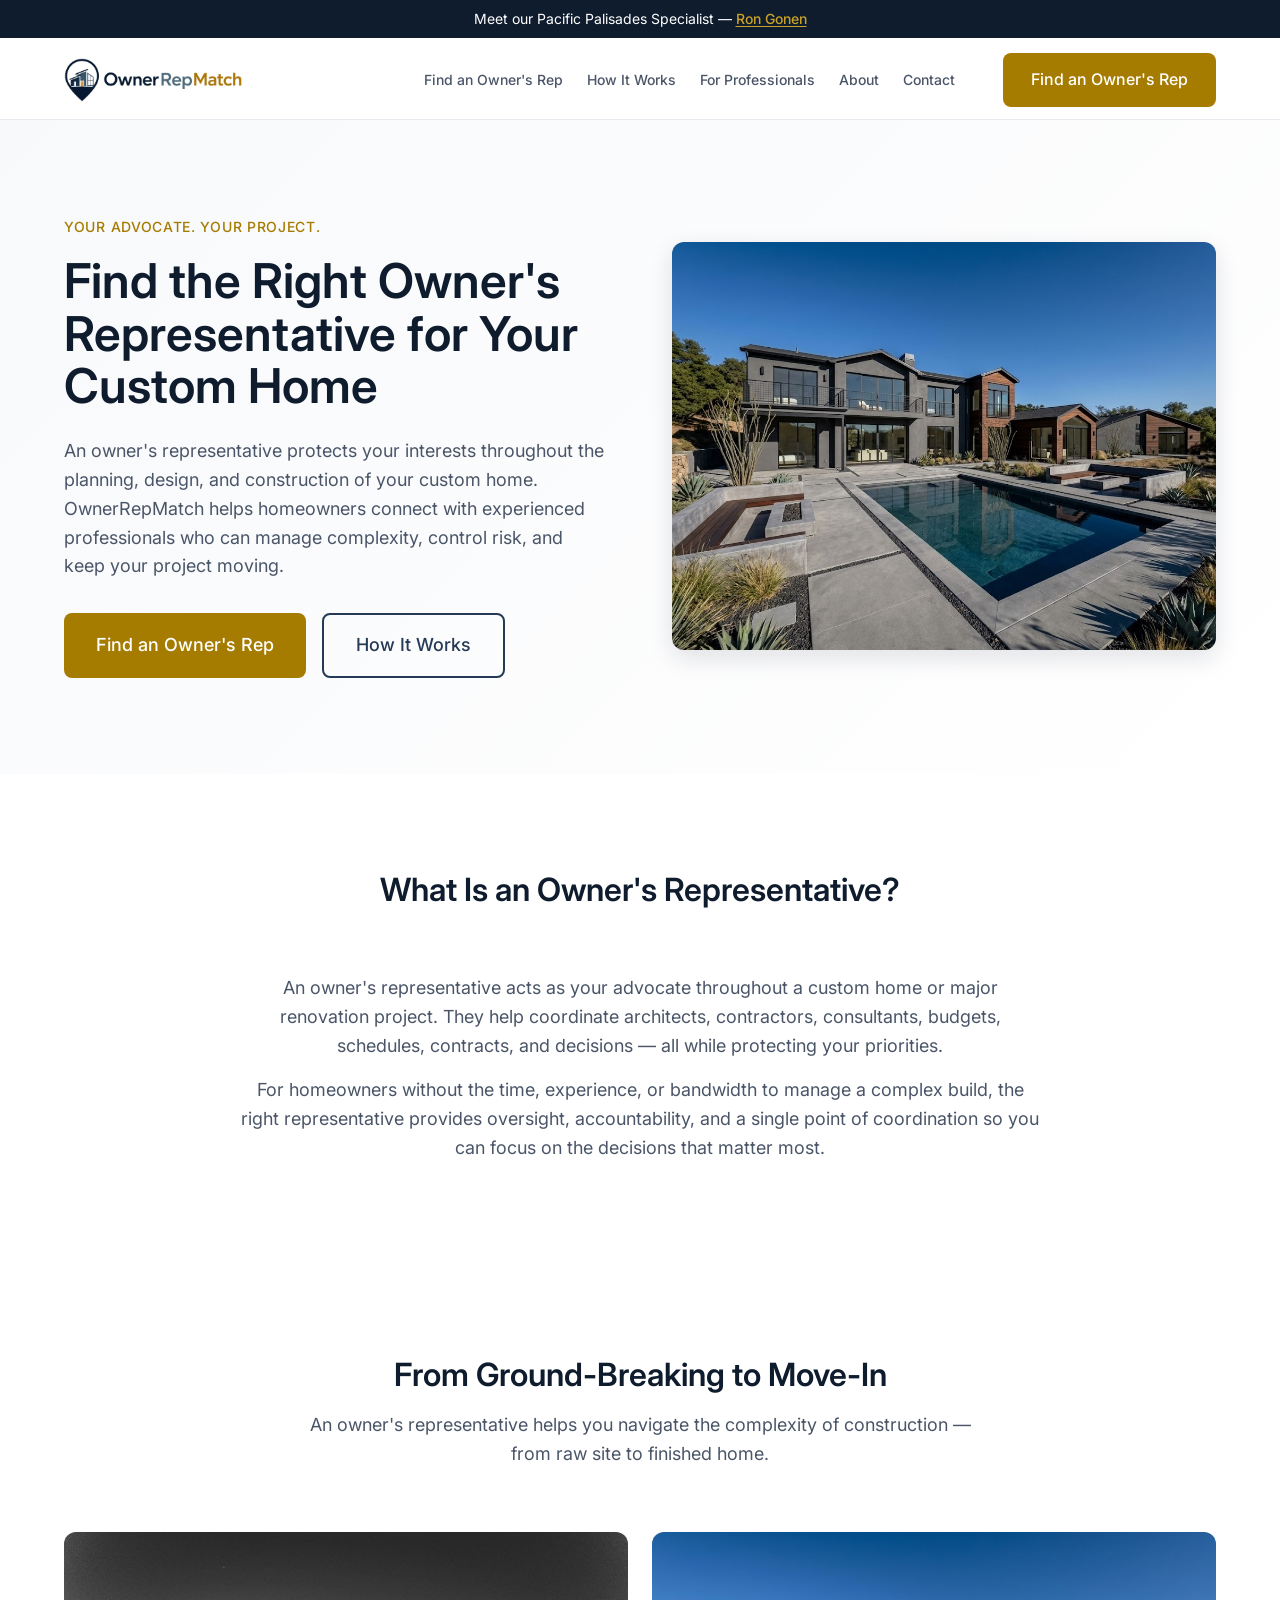
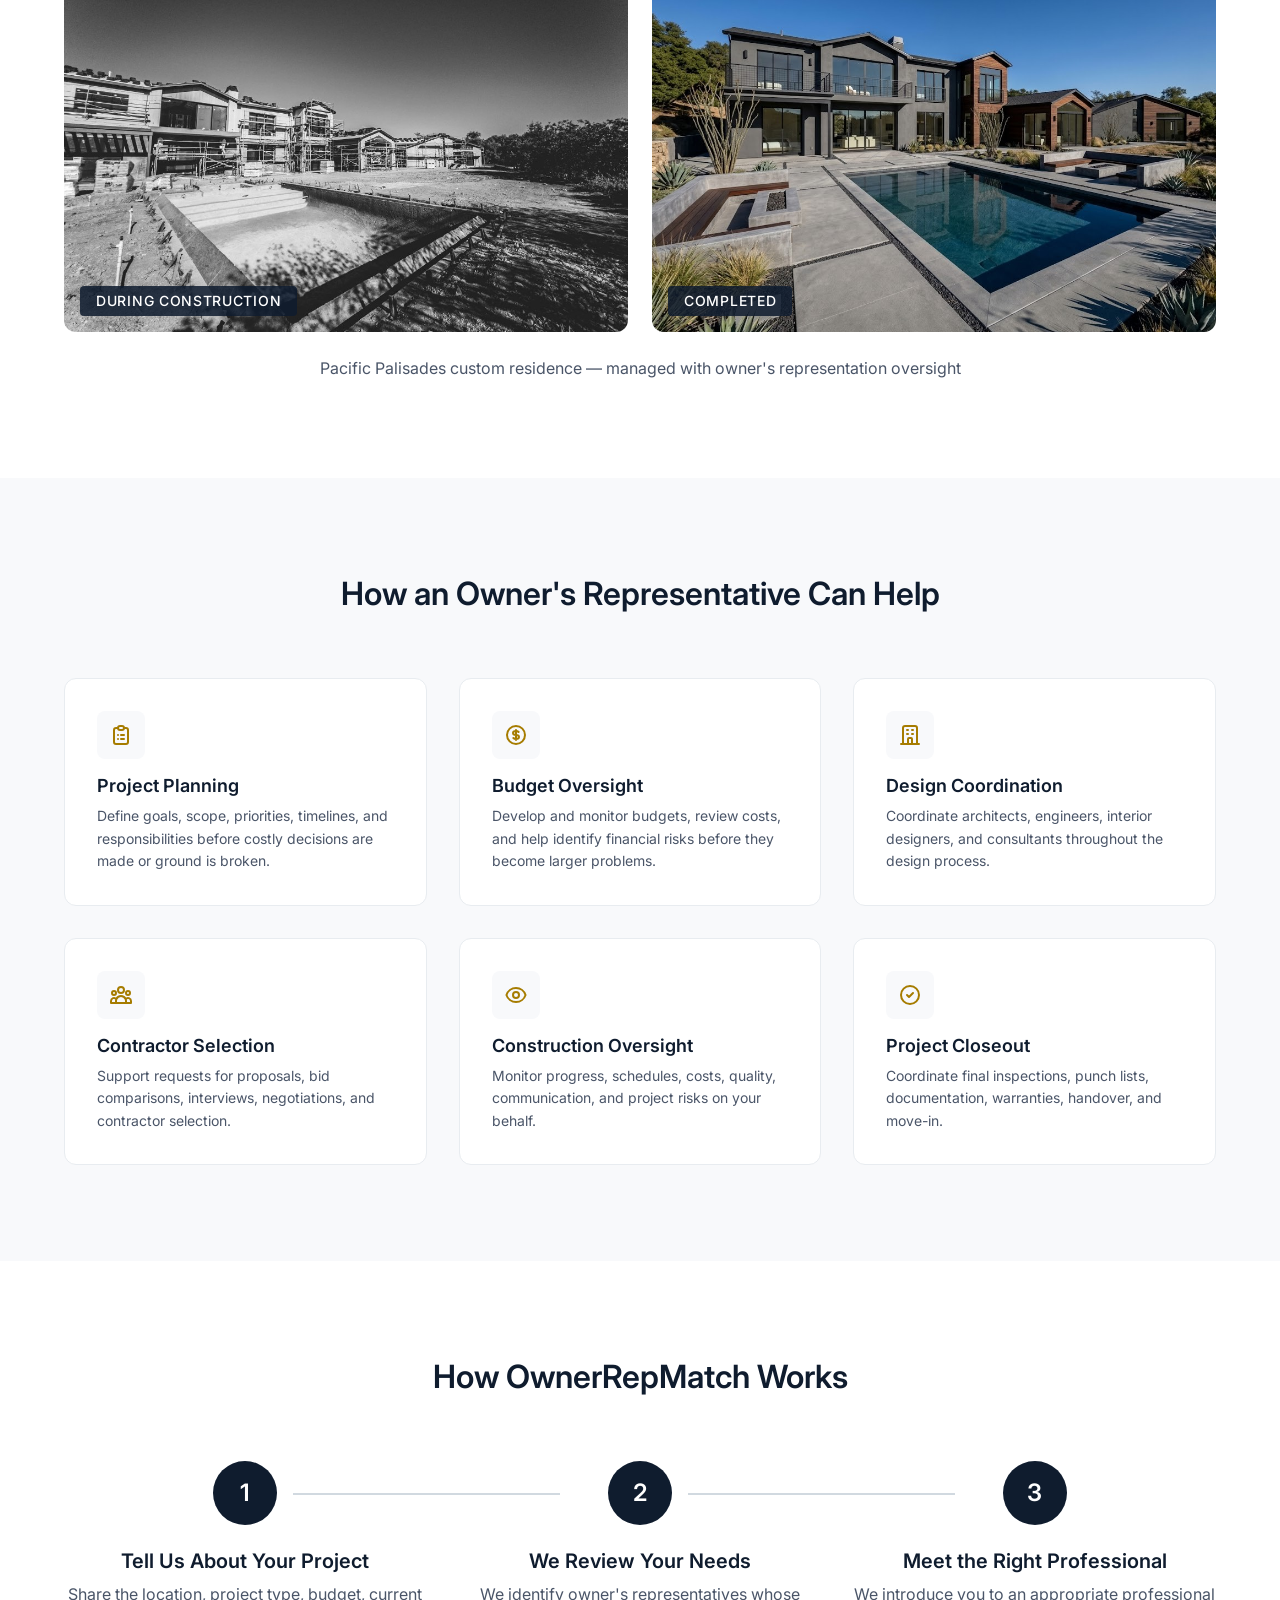
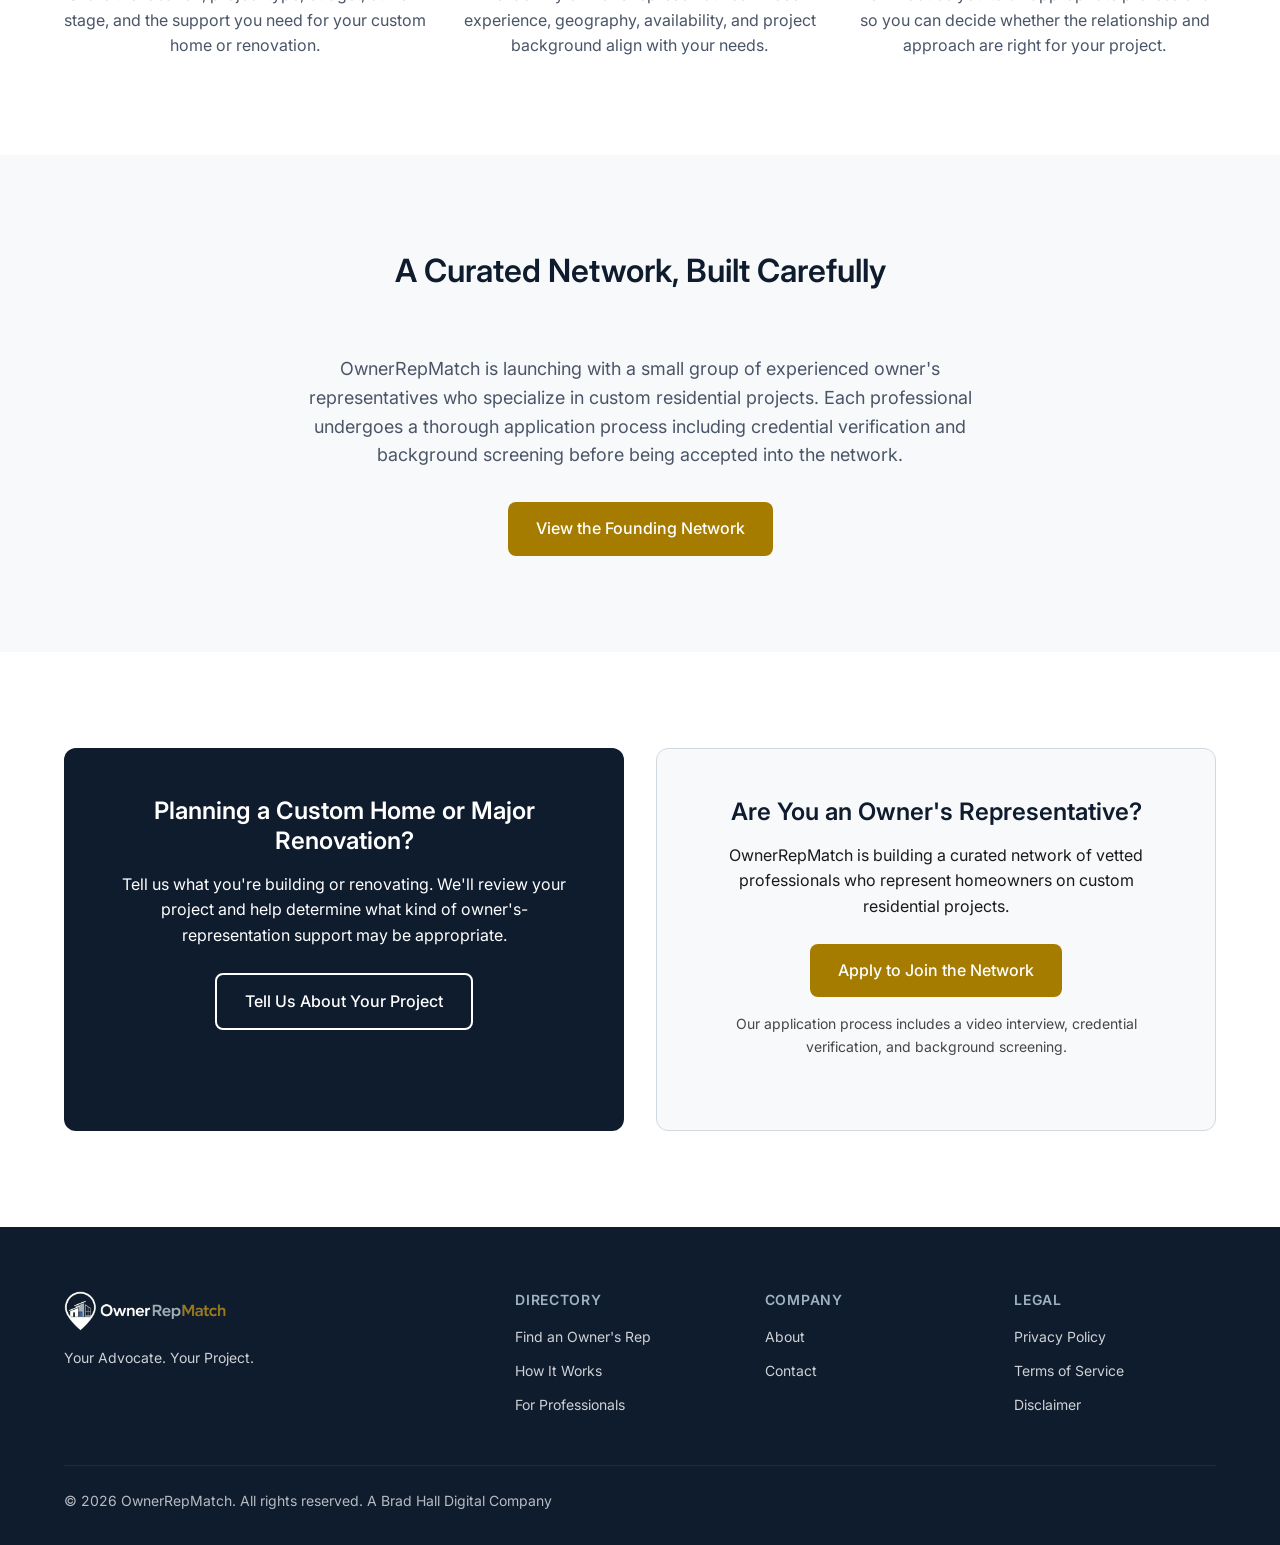
==== index.html @ 5238a00e "Fix copyright: add 'A Brad Hall Digital Company' to all pages Co-authored-by: Cursor <cursoragent@cu" ====
<!DOCTYPE html>
<html lang="en">
<head>
  <meta charset="UTF-8">
  <meta name="viewport" content="width=device-width, initial-scale=1.0">
  <title>Find an Owner's Representative for Your Custom Home | OwnerRepMatch</title>
  <meta name="description" content="Find experienced owner's representatives for custom home construction, luxury residences, and major renovations. OwnerRepMatch helps homeowners connect with professionals who protect their interests.">
  
  <!-- Canonical -->
  <link rel="canonical" href="https://ownerrepmatch.com/">
  
  <!-- Open Graph -->
  <meta property="og:type" content="website">
  <meta property="og:title" content="Find an Owner's Representative for Your Custom Home | OwnerRepMatch">
  <meta property="og:description" content="Find experienced owner's representatives for custom home construction, luxury residences, and major renovations.">
  <meta property="og:url" content="https://ownerrepmatch.com/">
  <meta property="og:image" content="https://ownerrepmatch.com/assets/images/ownerrepmatch-og-image.jpg">
  <meta property="og:site_name" content="OwnerRepMatch">
  
  <!-- Favicon -->
  <link rel="icon" type="image/png" href="/assets/images/ownerrepmatch-mark.png">
  
  <!-- Google Fonts -->
  <link rel="preconnect" href="https://fonts.googleapis.com">
  <link rel="preconnect" href="https://fonts.gstatic.com" crossorigin>
  <link href="https://fonts.googleapis.com/css2?family=Inter:wght@400;500;600;700&display=swap" rel="stylesheet">
  
  <!-- Styles -->
  <link rel="stylesheet" href="/assets/css/styles.css">

  <!-- Analytics Placeholder -->
  <!-- Google Analytics: Replace UA-XXXXXXXX-X with your tracking ID -->
  <!-- <script async src="https://www.googletagmanager.com/gtag/js?id=UA-XXXXXXXX-X"></script> -->
  
  <!-- Microsoft Clarity: Replace XXXXXXXXXX with your project ID -->
  <!-- <script type="text/javascript">(function(c,l,a,r,i,t,y){...})(window,document,"clarity","script","XXXXXXXXXX");</script> -->
</head>
<body>
  <!-- Skip Link -->
  <a href="#main" class="skip-link">Skip to main content</a>

  <!-- Announcement Banner -->
  <div class="announcement">
    <div class="announcement__inner">
      <p class="announcement__text">Meet our Pacific Palisades Specialist — <a href="/profiles/ron-gonen.html" class="announcement__link">Ron Gonen</a></p>
    </div>
  </div>

  <!-- Header -->
  <header class="header">
    <div class="container header__inner">
      <a href="/" class="header__logo" aria-label="OwnerRepMatch Home">
        <img src="/assets/images/ownerrepmatch-logo.png" alt="OwnerRepMatch" width="200" height="44">
      </a>
      
      <button class="header__menu-btn" aria-label="Toggle menu" aria-expanded="false" aria-controls="main-nav">
        <span></span>
        <span></span>
        <span></span>
      </button>
      
      <nav class="header__nav" id="main-nav" aria-label="Main navigation">
        <ul class="header__nav-list">
          <li><a href="/find-an-owners-rep.html" class="header__nav-link">Find an Owner's Rep</a></li>
          <li><a href="/how-it-works.html" class="header__nav-link">How It Works</a></li>
          <li><a href="/join-the-network.html" class="header__nav-link">For Professionals</a></li>
          <li><a href="/about.html" class="header__nav-link">About</a></li>
          <li><a href="/contact.html" class="header__nav-link">Contact</a></li>
        </ul>
        <div class="header__cta">
          <a href="/find-an-owners-rep.html" class="btn btn--primary">Find an Owner's Rep</a>
        </div>
      </nav>
    </div>
  </header>

  <!-- Main Content -->
  <main id="main">
    
    <!-- Hero Section -->
    <section class="hero">
      <div class="container">
        <div class="hero__inner">
          <div class="hero__content">
            <span class="hero__tagline">Your Advocate. Your Project.</span>
            <h1 class="hero__title">Find the Right Owner's Representative for Your Custom Home</h1>
            <p class="hero__description">An owner's representative protects your interests throughout the planning, design, and construction of your custom home. OwnerRepMatch helps homeowners connect with experienced professionals who can manage complexity, control risk, and keep your project moving.</p>
            <div class="hero__buttons">
              <a href="/find-an-owners-rep.html" class="btn btn--primary btn--lg">Find an Owner's Rep</a>
              <a href="/how-it-works.html" class="btn btn--secondary btn--lg">How It Works</a>
            </div>
          </div>
          <div class="hero__image">
            <img src="/assets/images/hero-owner-rep.jpg" alt="Homeowner reviewing architectural plans with their owner's representative" width="600" height="400">
          </div>
        </div>
      </div>
    </section>

    <!-- What Is an Owner's Representative -->
    <section class="section what-is">
      <div class="container">
        <div class="section__header">
          <h2>What Is an Owner's Representative?</h2>
        </div>
        <div class="what-is__content">
          <p>An owner's representative acts as your advocate throughout a custom home or major renovation project. They help coordinate architects, contractors, consultants, budgets, schedules, contracts, and decisions — all while protecting your priorities.</p>
          <p>For homeowners without the time, experience, or bandwidth to manage a complex build, the right representative provides oversight, accountability, and a single point of coordination so you can focus on the decisions that matter most.</p>
        </div>
      </div>
    </section>

    <!-- Before/After Section -->
    <section class="section before-after">
      <div class="container">
        <div class="section__header">
          <h2>From Ground-Breaking to Move-In</h2>
          <p>An owner's representative helps you navigate the complexity of construction — from raw site to finished home.</p>
        </div>
        <div class="before-after__grid">
          <div class="before-after__item">
            <img src="/assets/images/project-before.jpg" alt="Custom home under construction with scaffolding and pool excavation" loading="lazy">
            <span class="before-after__label">During Construction</span>
          </div>
          <div class="before-after__item">
            <img src="/assets/images/project-after.jpg" alt="Completed custom home with finished pool and landscaping" loading="lazy">
            <span class="before-after__label">Completed</span>
          </div>
        </div>
        <p class="before-after__caption">Pacific Palisades custom residence — managed with owner's representation oversight</p>
      </div>
    </section>

    <!-- Services Section -->
    <section class="section section--alt">
      <div class="container">
        <div class="section__header">
          <h2>How an Owner's Representative Can Help</h2>
        </div>
        <div class="services-grid">
          
          <article class="service-card">
            <div class="service-card__icon">
              <svg xmlns="http://www.w3.org/2000/svg" fill="none" viewBox="0 0 24 24" stroke="currentColor" stroke-width="2">
                <path stroke-linecap="round" stroke-linejoin="round" d="M9 5H7a2 2 0 00-2 2v12a2 2 0 002 2h10a2 2 0 002-2V7a2 2 0 00-2-2h-2M9 5a2 2 0 002 2h2a2 2 0 002-2M9 5a2 2 0 012-2h2a2 2 0 012 2m-3 7h3m-3 4h3m-6-4h.01M9 16h.01"/>
              </svg>
            </div>
            <h3 class="service-card__title">Project Planning</h3>
            <p class="service-card__description">Define goals, scope, priorities, timelines, and responsibilities before costly decisions are made or ground is broken.</p>
          </article>

          <article class="service-card">
            <div class="service-card__icon">
              <svg xmlns="http://www.w3.org/2000/svg" fill="none" viewBox="0 0 24 24" stroke="currentColor" stroke-width="2">
                <path stroke-linecap="round" stroke-linejoin="round" d="M12 8c-1.657 0-3 .895-3 2s1.343 2 3 2 3 .895 3 2-1.343 2-3 2m0-8c1.11 0 2.08.402 2.599 1M12 8V7m0 1v8m0 0v1m0-1c-1.11 0-2.08-.402-2.599-1M21 12a9 9 0 11-18 0 9 9 0 0118 0z"/>
              </svg>
            </div>
            <h3 class="service-card__title">Budget Oversight</h3>
            <p class="service-card__description">Develop and monitor budgets, review costs, and help identify financial risks before they become larger problems.</p>
          </article>

          <article class="service-card">
            <div class="service-card__icon">
              <svg xmlns="http://www.w3.org/2000/svg" fill="none" viewBox="0 0 24 24" stroke="currentColor" stroke-width="2">
                <path stroke-linecap="round" stroke-linejoin="round" d="M19 21V5a2 2 0 00-2-2H7a2 2 0 00-2 2v16m14 0h2m-2 0h-5m-9 0H3m2 0h5M9 7h1m-1 4h1m4-4h1m-1 4h1m-5 10v-5a1 1 0 011-1h2a1 1 0 011 1v5m-4 0h4"/>
              </svg>
            </div>
            <h3 class="service-card__title">Design Coordination</h3>
            <p class="service-card__description">Coordinate architects, engineers, interior designers, and consultants throughout the design process.</p>
          </article>

          <article class="service-card">
            <div class="service-card__icon">
              <svg xmlns="http://www.w3.org/2000/svg" fill="none" viewBox="0 0 24 24" stroke="currentColor" stroke-width="2">
                <path stroke-linecap="round" stroke-linejoin="round" d="M17 20h5v-2a3 3 0 00-5.356-1.857M17 20H7m10 0v-2c0-.656-.126-1.283-.356-1.857M7 20H2v-2a3 3 0 015.356-1.857M7 20v-2c0-.656.126-1.283.356-1.857m0 0a5.002 5.002 0 019.288 0M15 7a3 3 0 11-6 0 3 3 0 016 0zm6 3a2 2 0 11-4 0 2 2 0 014 0zM7 10a2 2 0 11-4 0 2 2 0 014 0z"/>
              </svg>
            </div>
            <h3 class="service-card__title">Contractor Selection</h3>
            <p class="service-card__description">Support requests for proposals, bid comparisons, interviews, negotiations, and contractor selection.</p>
          </article>

          <article class="service-card">
            <div class="service-card__icon">
              <svg xmlns="http://www.w3.org/2000/svg" fill="none" viewBox="0 0 24 24" stroke="currentColor" stroke-width="2">
                <path stroke-linecap="round" stroke-linejoin="round" d="M15 12a3 3 0 11-6 0 3 3 0 016 0z"/>
                <path stroke-linecap="round" stroke-linejoin="round" d="M2.458 12C3.732 7.943 7.523 5 12 5c4.478 0 8.268 2.943 9.542 7-1.274 4.057-5.064 7-9.542 7-4.477 0-8.268-2.943-9.542-7z"/>
              </svg>
            </div>
            <h3 class="service-card__title">Construction Oversight</h3>
            <p class="service-card__description">Monitor progress, schedules, costs, quality, communication, and project risks on your behalf.</p>
          </article>

          <article class="service-card">
            <div class="service-card__icon">
              <svg xmlns="http://www.w3.org/2000/svg" fill="none" viewBox="0 0 24 24" stroke="currentColor" stroke-width="2">
                <path stroke-linecap="round" stroke-linejoin="round" d="M9 12l2 2 4-4m6 2a9 9 0 11-18 0 9 9 0 0118 0z"/>
              </svg>
            </div>
            <h3 class="service-card__title">Project Closeout</h3>
            <p class="service-card__description">Coordinate final inspections, punch lists, documentation, warranties, handover, and move-in.</p>
          </article>

        </div>
      </div>
    </section>

    <!-- How It Works -->
    <section class="section">
      <div class="container">
        <div class="section__header">
          <h2>How OwnerRepMatch Works</h2>
        </div>
        <div class="steps">
          
          <div class="step">
            <div class="step__number">1</div>
            <h3 class="step__title">Tell Us About Your Project</h3>
            <p class="step__description">Share the location, project type, budget, current stage, and the support you need for your custom home or renovation.</p>
          </div>

          <div class="step">
            <div class="step__number">2</div>
            <h3 class="step__title">We Review Your Needs</h3>
            <p class="step__description">We identify owner's representatives whose experience, geography, availability, and project background align with your needs.</p>
          </div>

          <div class="step">
            <div class="step__number">3</div>
            <h3 class="step__title">Meet the Right Professional</h3>
            <p class="step__description">We introduce you to an appropriate professional so you can decide whether the relationship and approach are right for your project.</p>
          </div>

        </div>
      </div>
    </section>

    <!-- Founding Network -->
    <section class="section founding">
      <div class="container">
        <div class="section__header">
          <h2>A Curated Network, Built Carefully</h2>
        </div>
        <div class="founding__content">
          <p>OwnerRepMatch is launching with a small group of experienced owner's representatives who specialize in custom residential projects. Each professional undergoes a thorough application process including credential verification and background screening before being accepted into the network.</p>
          <a href="/find-an-owners-rep.html" class="btn btn--primary">View the Founding Network</a>
        </div>
      </div>
    </section>

    <!-- Dual CTAs -->
    <section class="section">
      <div class="container">
        <div class="cta-dual">
          
          <div class="cta-card cta-card--owner">
            <h3>Planning a Custom Home or Major Renovation?</h3>
            <p>Tell us what you're building or renovating. We'll review your project and help determine what kind of owner's-representation support may be appropriate.</p>
            <a href="/contact.html#project-inquiry" class="btn btn--outline-light">Tell Us About Your Project</a>
          </div>

          <div class="cta-card cta-card--rep">
            <h3>Are You an Owner's Representative?</h3>
            <p>OwnerRepMatch is building a curated network of vetted professionals who represent homeowners on custom residential projects.</p>
            <a href="mailto:brad@bradhall.net?subject=OwnerRepMatch%20Interview%20Request" target="_blank" rel="noopener noreferrer" class="btn btn--primary">Apply to Join the Network</a>
            <p class="cta-card__note">Our application process includes a video interview, credential verification, and background screening.</p>
          </div>

        </div>
      </div>
    </section>

  </main>

  <!-- Footer -->
  <footer class="footer">
    <div class="container">
      <div class="footer__inner">
        
        <div class="footer__brand">
          <div class="footer__logo"><img src="/assets/images/ownerrepmatch-logo-inverse.png" alt="OwnerRepMatch"></div>
          <p class="footer__tagline">Your Advocate. Your Project.</p>
        </div>

        <div class="footer__column">
          <h4 class="footer__heading">Directory</h4>
          <ul class="footer__links">
            <li><a href="/find-an-owners-rep.html" class="footer__link">Find an Owner's Rep</a></li>
            <li><a href="/how-it-works.html" class="footer__link">How It Works</a></li>
            <li><a href="/join-the-network.html" class="footer__link">For Professionals</a></li>
          </ul>
        </div>

        <div class="footer__column">
          <h4 class="footer__heading">Company</h4>
          <ul class="footer__links">
            <li><a href="/about.html" class="footer__link">About</a></li>
            <li><a href="/contact.html" class="footer__link">Contact</a></li>
          </ul>
        </div>

        <div class="footer__column">
          <h4 class="footer__heading">Legal</h4>
          <ul class="footer__links">
            <li><a href="/privacy.html" class="footer__link">Privacy Policy</a></li>
            <li><a href="/terms.html" class="footer__link">Terms of Service</a></li>
            <li><a href="/disclaimer.html" class="footer__link">Disclaimer</a></li>
          </ul>
        </div>

      </div>

      <div class="footer__bottom">
        <p>&copy; 2026 OwnerRepMatch. All rights reserved. A Brad Hall Digital Company</p>
      </div>
    </div>
  </footer>

  <!-- Scripts -->
  <script src="/assets/js/site.js"></script>
</body>
</html>
---- assets/css/styles.css ----
/* ========================================
   OwnerRepMatch - Main Stylesheet
   ======================================== */

/* ----------------------------------------
   CSS Custom Properties (Design Tokens)
   ---------------------------------------- */
:root {
  /* Primary - Deep Navy */
  --navy-900: #0f1c2e;
  --navy-800: #1a2b42;
  --navy-700: #243a56;

  /* Neutral - Slate */
  --slate-700: #3d4f5f;
  --slate-500: #627d8c;
  --slate-300: #9fb3bf;
  --slate-100: #e2e8ed;

  /* Accent - Warm Bronze */
  --bronze-600: #8b6914;
  --bronze-500: #a67c00;
  --bronze-400: #c9a227;

  /* Backgrounds */
  --bg-light: #f8f9fb;
  --bg-white: #ffffff;

  /* Text */
  --text-primary: #1a1a1a;
  --text-secondary: #4a5568;
  --text-light: #ffffff;

  /* Functional */
  --border: #d1d9e0;
  --border-light: #e8ecf0;
  --success: #1e6f50;
  --error: #b91c1c;

  /* Shadows */
  --shadow-sm: 0 1px 2px rgba(15, 28, 46, 0.05);
  --shadow-md: 0 4px 12px rgba(15, 28, 46, 0.08);
  --shadow-lg: 0 8px 24px rgba(15, 28, 46, 0.12);

  /* Spacing */
  --space-xs: 0.25rem;
  --space-sm: 0.5rem;
  --space-md: 1rem;
  --space-lg: 1.5rem;
  --space-xl: 2rem;
  --space-2xl: 3rem;
  --space-3xl: 4rem;
  --space-4xl: 6rem;

  /* Typography */
  --font-sans: 'Inter', -apple-system, BlinkMacSystemFont, 'Segoe UI', Roboto, sans-serif;
  --font-size-sm: 0.875rem;
  --font-size-base: 1rem;
  --font-size-lg: 1.125rem;
  --font-size-xl: 1.25rem;
  --font-size-2xl: 1.5rem;
  --font-size-3xl: 2rem;
  --font-size-4xl: 2.5rem;
  --font-size-5xl: 3rem;

  /* Layout */
  --max-width: 1200px;
  --header-height: 80px;

  /* Transitions */
  --transition-fast: 150ms ease;
  --transition-base: 250ms ease;

  /* Border Radius */
  --radius-sm: 4px;
  --radius-md: 8px;
  --radius-lg: 12px;
}

/* ----------------------------------------
   Reset & Base Styles
   ---------------------------------------- */
*,
*::before,
*::after {
  box-sizing: border-box;
  margin: 0;
  padding: 0;
}

html {
  font-size: 16px;
  scroll-behavior: smooth;
  -webkit-font-smoothing: antialiased;
  -moz-osx-font-smoothing: grayscale;
}

body {
  font-family: var(--font-sans);
  font-size: var(--font-size-base);
  line-height: 1.6;
  color: var(--text-primary);
  background-color: var(--bg-white);
}

img {
  max-width: 100%;
  height: auto;
  display: block;
}

a {
  color: var(--navy-700);
  text-decoration: none;
  transition: color var(--transition-fast);
}

a:hover {
  color: var(--bronze-500);
}

ul, ol {
  list-style: none;
}

button {
  font-family: inherit;
  font-size: inherit;
  cursor: pointer;
  border: none;
  background: none;
}

/* ----------------------------------------
   Typography
   ---------------------------------------- */
h1, h2, h3, h4, h5, h6 {
  font-weight: 600;
  line-height: 1.25;
  color: var(--navy-900);
}

h1 {
  font-size: var(--font-size-4xl);
}

h2 {
  font-size: var(--font-size-3xl);
}

h3 {
  font-size: var(--font-size-2xl);
}

h4 {
  font-size: var(--font-size-xl);
}

p {
  margin-bottom: var(--space-md);
}

p:last-child {
  margin-bottom: 0;
}

.text-secondary {
  color: var(--text-secondary);
}

.text-center {
  text-align: center;
}

/* ----------------------------------------
   Layout Utilities
   ---------------------------------------- */
.container {
  width: 100%;
  max-width: var(--max-width);
  margin: 0 auto;
  padding: 0 var(--space-lg);
}

.section {
  padding: var(--space-4xl) 0;
}

.section--alt {
  background-color: var(--bg-light);
}

.section--navy {
  background-color: var(--navy-900);
  color: var(--text-light);
}

.section--navy h2,
.section--navy h3,
.section--navy h4 {
  color: var(--text-light);
}

/* ----------------------------------------
   Buttons
   ---------------------------------------- */
.btn {
  display: inline-flex;
  align-items: center;
  justify-content: center;
  gap: var(--space-sm);
  padding: 0.875rem 1.75rem;
  font-size: var(--font-size-base);
  font-weight: 500;
  border-radius: var(--radius-md);
  transition: all var(--transition-fast);
  text-decoration: none;
  white-space: nowrap;
}

.btn--primary {
  background-color: var(--bronze-500);
  color: var(--text-light);
}

.btn--primary:hover {
  background-color: var(--bronze-600);
  color: var(--text-light);
}

.btn--secondary {
  background-color: transparent;
  color: var(--navy-700);
  border: 2px solid var(--navy-700);
}

.btn--secondary:hover {
  background-color: var(--navy-700);
  color: var(--text-light);
}

.btn--outline-light {
  background-color: transparent;
  color: var(--text-light);
  border: 2px solid var(--text-light);
}

.btn--outline-light:hover {
  background-color: var(--text-light);
  color: var(--navy-900);
}

.btn--sm {
  padding: 0.625rem 1.25rem;
  font-size: var(--font-size-sm);
}

.btn--lg {
  padding: 1rem 2rem;
  font-size: var(--font-size-lg);
}

/* ----------------------------------------
   Header
   ---------------------------------------- */
.header {
  position: sticky;
  top: 40px;
  z-index: 1000;
  background-color: var(--bg-white);
  border-bottom: 1px solid var(--border-light);
  height: var(--header-height);
}

@media (max-width: 480px) {
  .header {
    top: 50px;
  }
}

.header__inner {
  display: flex;
  align-items: center;
  justify-content: space-between;
  height: 100%;
}

.header__logo {
  display: flex;
  align-items: center;
}

.header__logo img {
  height: 44px;
  width: auto;
}

.header__nav {
  display: flex;
  align-items: center;
  gap: var(--space-xl);
}

.header__nav-list {
  display: flex;
  align-items: center;
  gap: var(--space-lg);
}

.header__nav-link {
  font-size: var(--font-size-sm);
  font-weight: 500;
  color: var(--text-secondary);
  padding: var(--space-sm) 0;
  position: relative;
}

.header__nav-link:hover {
  color: var(--navy-900);
}

.header__nav-link::after {
  content: '';
  position: absolute;
  bottom: 0;
  left: 0;
  width: 0;
  height: 2px;
  background-color: var(--bronze-500);
  transition: width var(--transition-fast);
}

.header__nav-link:hover::after {
  width: 100%;
}

.header__cta {
  margin-left: var(--space-md);
}

/* Mobile menu button */
.header__menu-btn {
  display: none;
  flex-direction: column;
  justify-content: center;
  gap: 5px;
  width: 32px;
  height: 32px;
  padding: 4px;
}

.header__menu-btn span {
  display: block;
  width: 100%;
  height: 2px;
  background-color: var(--navy-900);
  transition: all var(--transition-fast);
}

.header__menu-btn[aria-expanded="true"] span:nth-child(1) {
  transform: rotate(45deg) translate(5px, 5px);
}

.header__menu-btn[aria-expanded="true"] span:nth-child(2) {
  opacity: 0;
}

.header__menu-btn[aria-expanded="true"] span:nth-child(3) {
  transform: rotate(-45deg) translate(5px, -5px);
}

/* ----------------------------------------
   Hero Section
   ---------------------------------------- */
.hero {
  padding: var(--space-4xl) 0;
  background: linear-gradient(135deg, var(--bg-light) 0%, var(--bg-white) 100%);
}

.hero__inner {
  display: grid;
  grid-template-columns: 1fr 1fr;
  gap: var(--space-3xl);
  align-items: center;
}

.hero__content {
  max-width: 560px;
}

.hero__tagline {
  display: inline-block;
  font-size: var(--font-size-sm);
  font-weight: 500;
  color: var(--bronze-500);
  text-transform: uppercase;
  letter-spacing: 0.05em;
  margin-bottom: var(--space-md);
}

.hero__title {
  font-size: var(--font-size-5xl);
  line-height: 1.1;
  margin-bottom: var(--space-lg);
}

.hero__description {
  font-size: var(--font-size-lg);
  color: var(--text-secondary);
  margin-bottom: var(--space-xl);
}

.hero__buttons {
  display: flex;
  gap: var(--space-md);
  flex-wrap: wrap;
}

.hero__image {
  position: relative;
}

.hero__image img {
  width: 100%;
  border-radius: var(--radius-lg);
  box-shadow: var(--shadow-lg);
}

/* ----------------------------------------
   Section Headers
   ---------------------------------------- */
.section__header {
  text-align: center;
  max-width: 700px;
  margin: 0 auto var(--space-3xl);
}

.section__header h2 {
  margin-bottom: var(--space-md);
}

.section__header p {
  font-size: var(--font-size-lg);
  color: var(--text-secondary);
}

/* ----------------------------------------
   What Is Section
   ---------------------------------------- */
.what-is {
  background-color: var(--bg-white);
}

.what-is__content {
  max-width: 800px;
  margin: 0 auto;
  text-align: center;
}

.what-is__content p {
  font-size: var(--font-size-lg);
  color: var(--text-secondary);
}

/* ----------------------------------------
   Services Grid
   ---------------------------------------- */
.services-grid {
  display: grid;
  grid-template-columns: repeat(3, 1fr);
  gap: var(--space-xl);
}

.service-card {
  background-color: var(--bg-white);
  padding: var(--space-xl);
  border-radius: var(--radius-lg);
  border: 1px solid var(--border-light);
  transition: all var(--transition-base);
}

.service-card:hover {
  box-shadow: var(--shadow-md);
  border-color: var(--border);
}

.service-card__icon {
  width: 48px;
  height: 48px;
  display: flex;
  align-items: center;
  justify-content: center;
  background-color: var(--bg-light);
  border-radius: var(--radius-md);
  margin-bottom: var(--space-md);
  color: var(--bronze-500);
}

.service-card__icon svg {
  width: 24px;
  height: 24px;
}

.service-card__title {
  font-size: var(--font-size-lg);
  margin-bottom: var(--space-sm);
}

.service-card__description {
  font-size: var(--font-size-sm);
  color: var(--text-secondary);
}

/* ----------------------------------------
   How It Works
   ---------------------------------------- */
.steps {
  display: grid;
  grid-template-columns: repeat(3, 1fr);
  gap: var(--space-xl);
}

.step {
  text-align: center;
  position: relative;
}

.step__number {
  width: 64px;
  height: 64px;
  display: flex;
  align-items: center;
  justify-content: center;
  background-color: var(--navy-900);
  color: var(--text-light);
  font-size: var(--font-size-2xl);
  font-weight: 600;
  border-radius: 50%;
  margin: 0 auto var(--space-lg);
}

.step__title {
  font-size: var(--font-size-xl);
  margin-bottom: var(--space-sm);
}

.step__description {
  font-size: var(--font-size-base);
  color: var(--text-secondary);
}

/* Connector line between steps */
.step:not(:last-child)::after {
  content: '';
  position: absolute;
  top: 32px;
  left: calc(50% + 48px);
  width: calc(100% - 96px);
  height: 2px;
  background-color: var(--border);
}

/* ----------------------------------------
   Founding Network Section
   ---------------------------------------- */
.founding {
  background-color: var(--bg-light);
}

.founding__content {
  max-width: 700px;
  margin: 0 auto;
  text-align: center;
}

.founding__content p {
  font-size: var(--font-size-lg);
  color: var(--text-secondary);
  margin-bottom: var(--space-xl);
}

/* ----------------------------------------
   CTA Sections
   ---------------------------------------- */
.cta-section {
  padding: var(--space-3xl) 0;
}

.cta-box {
  background-color: var(--navy-900);
  color: var(--text-light);
  padding: var(--space-3xl);
  border-radius: var(--radius-lg);
  text-align: center;
  max-width: 800px;
  margin: 0 auto;
}

.cta-box h2 {
  color: var(--text-light);
  margin-bottom: var(--space-md);
}

.cta-box p {
  font-size: var(--font-size-lg);
  opacity: 0.9;
  margin-bottom: var(--space-xl);
}

.cta-dual {
  display: grid;
  grid-template-columns: 1fr 1fr;
  gap: var(--space-xl);
}

.cta-card {
  padding: var(--space-2xl);
  border-radius: var(--radius-lg);
  text-align: center;
}

.cta-card--owner {
  background-color: var(--navy-900);
  color: var(--text-light);
}

.cta-card--owner h3 {
  color: var(--text-light);
}

.cta-card--rep {
  background-color: var(--bg-light);
  border: 1px solid var(--border);
}

.cta-card h3 {
  margin-bottom: var(--space-md);
}

.cta-card p {
  margin-bottom: var(--space-lg);
}

.cta-card__note {
  font-size: var(--font-size-sm);
  margin-top: var(--space-md);
  opacity: 0.8;
}

/* ----------------------------------------
   Footer
   ---------------------------------------- */
.footer {
  background-color: var(--navy-900);
  color: var(--text-light);
  padding: var(--space-3xl) 0 var(--space-xl);
}

.footer__inner {
  display: grid;
  grid-template-columns: 2fr 1fr 1fr 1fr;
  gap: var(--space-2xl);
}

.footer__brand {
  max-width: 280px;
}

.footer__logo {
  margin-bottom: var(--space-md);
}

.footer__logo img {
  height: 40px;
  width: auto;
}

.footer__wordmark {
  font-size: 1.5rem;
  font-weight: 600;
  color: var(--text-light);
  letter-spacing: -0.02em;
}

.footer__tagline {
  font-size: var(--font-size-sm);
  opacity: 0.8;
}

.footer__heading {
  font-size: var(--font-size-sm);
  font-weight: 600;
  text-transform: uppercase;
  letter-spacing: 0.05em;
  margin-bottom: var(--space-md);
  color: var(--slate-300);
}

.footer__links {
  display: flex;
  flex-direction: column;
  gap: var(--space-sm);
}

.footer__link {
  color: var(--text-light);
  font-size: var(--font-size-sm);
  opacity: 0.8;
  transition: opacity var(--transition-fast);
}

.footer__link:hover {
  opacity: 1;
  color: var(--text-light);
}

.footer__bottom {
  margin-top: var(--space-2xl);
  padding-top: var(--space-lg);
  border-top: 1px solid rgba(255, 255, 255, 0.1);
  display: flex;
  justify-content: space-between;
  align-items: center;
  font-size: var(--font-size-sm);
  opacity: 0.7;
}

.footer__legal {
  display: flex;
  gap: var(--space-lg);
}

.footer__legal a {
  color: var(--text-light);
  opacity: 0.8;
}

.footer__legal a:hover {
  opacity: 1;
}

/* ----------------------------------------
   Skip Link (Accessibility)
   ---------------------------------------- */
.skip-link {
  position: absolute;
  top: -100%;
  left: var(--space-md);
  padding: var(--space-sm) var(--space-md);
  background-color: var(--navy-900);
  color: var(--text-light);
  border-radius: var(--radius-sm);
  z-index: 9999;
  transition: top var(--transition-fast);
}

.skip-link:focus {
  top: var(--space-md);
}

/* ----------------------------------------
   Mobile Responsive
   ---------------------------------------- */
@media (max-width: 1024px) {
  .hero__inner {
    grid-template-columns: 1fr;
    gap: var(--space-2xl);
  }

  .hero__content {
    max-width: 100%;
    text-align: center;
  }

  .hero__buttons {
    justify-content: center;
  }

  .hero__image {
    max-width: 600px;
    margin: 0 auto;
  }

  .services-grid {
    grid-template-columns: repeat(2, 1fr);
  }

  .cta-dual {
    grid-template-columns: 1fr;
  }

  .footer__inner {
    grid-template-columns: 1fr 1fr;
    gap: var(--space-xl);
  }

  .footer__brand {
    grid-column: 1 / -1;
    max-width: 100%;
  }
}

@media (max-width: 768px) {
  :root {
    --font-size-4xl: 2rem;
    --font-size-5xl: 2.5rem;
  }

  .header__nav {
    position: fixed;
    top: var(--header-height);
    left: 0;
    right: 0;
    bottom: 0;
    background-color: var(--bg-white);
    flex-direction: column;
    align-items: stretch;
    padding: var(--space-xl);
    gap: var(--space-lg);
    transform: translateX(100%);
    transition: transform var(--transition-base);
    overflow-y: auto;
  }

  .header__nav.is-open {
    transform: translateX(0);
  }

  .header__nav-list {
    flex-direction: column;
    align-items: stretch;
    gap: 0;
  }

  .header__nav-link {
    display: block;
    padding: var(--space-md);
    border-bottom: 1px solid var(--border-light);
    font-size: var(--font-size-base);
  }

  .header__nav-link::after {
    display: none;
  }

  .header__cta {
    margin: var(--space-md) 0 0;
  }

  .header__cta .btn {
    width: 100%;
  }

  .header__menu-btn {
    display: flex;
  }

  .services-grid,
  .steps {
    grid-template-columns: 1fr;
  }

  .step:not(:last-child)::after {
    display: none;
  }

  .footer__inner {
    grid-template-columns: 1fr;
    text-align: center;
  }

  .footer__brand {
    margin: 0 auto;
  }

  .footer__bottom {
    flex-direction: column;
    gap: var(--space-md);
  }
}

@media (max-width: 480px) {
  .container {
    padding: 0 var(--space-md);
  }

  .section {
    padding: var(--space-2xl) 0;
  }

  .hero__buttons {
    flex-direction: column;
  }

  .hero__buttons .btn {
    width: 100%;
  }

  .cta-box {
    padding: var(--space-xl);
  }
}

/* ----------------------------------------
   Utility Classes
   ---------------------------------------- */
.visually-hidden {
  position: absolute;
  width: 1px;
  height: 1px;
  padding: 0;
  margin: -1px;
  overflow: hidden;
  clip: rect(0, 0, 0, 0);
  white-space: nowrap;
  border: 0;
}

.mb-0 { margin-bottom: 0; }
.mb-1 { margin-bottom: var(--space-sm); }
.mb-2 { margin-bottom: var(--space-md); }
.mb-3 { margin-bottom: var(--space-lg); }
.mb-4 { margin-bottom: var(--space-xl); }

/* ----------------------------------------
   Announcement Banner
   ---------------------------------------- */
.announcement {
  background-color: var(--navy-900);
  color: var(--text-light);
  padding: var(--space-sm) var(--space-md);
  text-align: center;
  font-size: var(--font-size-sm);
  position: sticky;
  top: 0;
  z-index: 1001;
}

.announcement__inner {
  display: flex;
  align-items: center;
  justify-content: center;
  gap: var(--space-md);
  flex-wrap: wrap;
}

.announcement__text {
  margin: 0;
}

.announcement__link {
  color: var(--bronze-400);
  font-weight: 500;
  text-decoration: underline;
  text-underline-offset: 2px;
}

.announcement__link:hover {
  color: var(--bronze-500);
}

.announcement__close {
  position: absolute;
  right: var(--space-md);
  color: var(--text-light);
  opacity: 0.7;
  font-size: var(--font-size-lg);
  line-height: 1;
  padding: var(--space-xs);
}

.announcement__close:hover {
  opacity: 1;
}

/* ----------------------------------------
   Before/After Section
   ---------------------------------------- */
.before-after {
  background-color: var(--bg-white);
}

.before-after__grid {
  display: grid;
  grid-template-columns: 1fr 1fr;
  gap: var(--space-lg);
  margin-top: var(--space-2xl);
}

.before-after__item {
  position: relative;
  border-radius: var(--radius-lg);
  overflow: hidden;
}

.before-after__item img {
  width: 100%;
  height: 400px;
  object-fit: cover;
}

.before-after__label {
  position: absolute;
  bottom: var(--space-md);
  left: var(--space-md);
  background-color: rgba(15, 28, 46, 0.85);
  color: var(--text-light);
  padding: var(--space-xs) var(--space-md);
  font-size: var(--font-size-sm);
  font-weight: 500;
  border-radius: var(--radius-sm);
  text-transform: uppercase;
  letter-spacing: 0.05em;
}

.before-after__caption {
  text-align: center;
  margin-top: var(--space-lg);
  color: var(--text-secondary);
  font-size: var(--font-size-base);
}

@media (max-width: 768px) {
  .before-after__grid {
    grid-template-columns: 1fr;
  }
  
  .before-after__item img {
    height: 280px;
  }
}
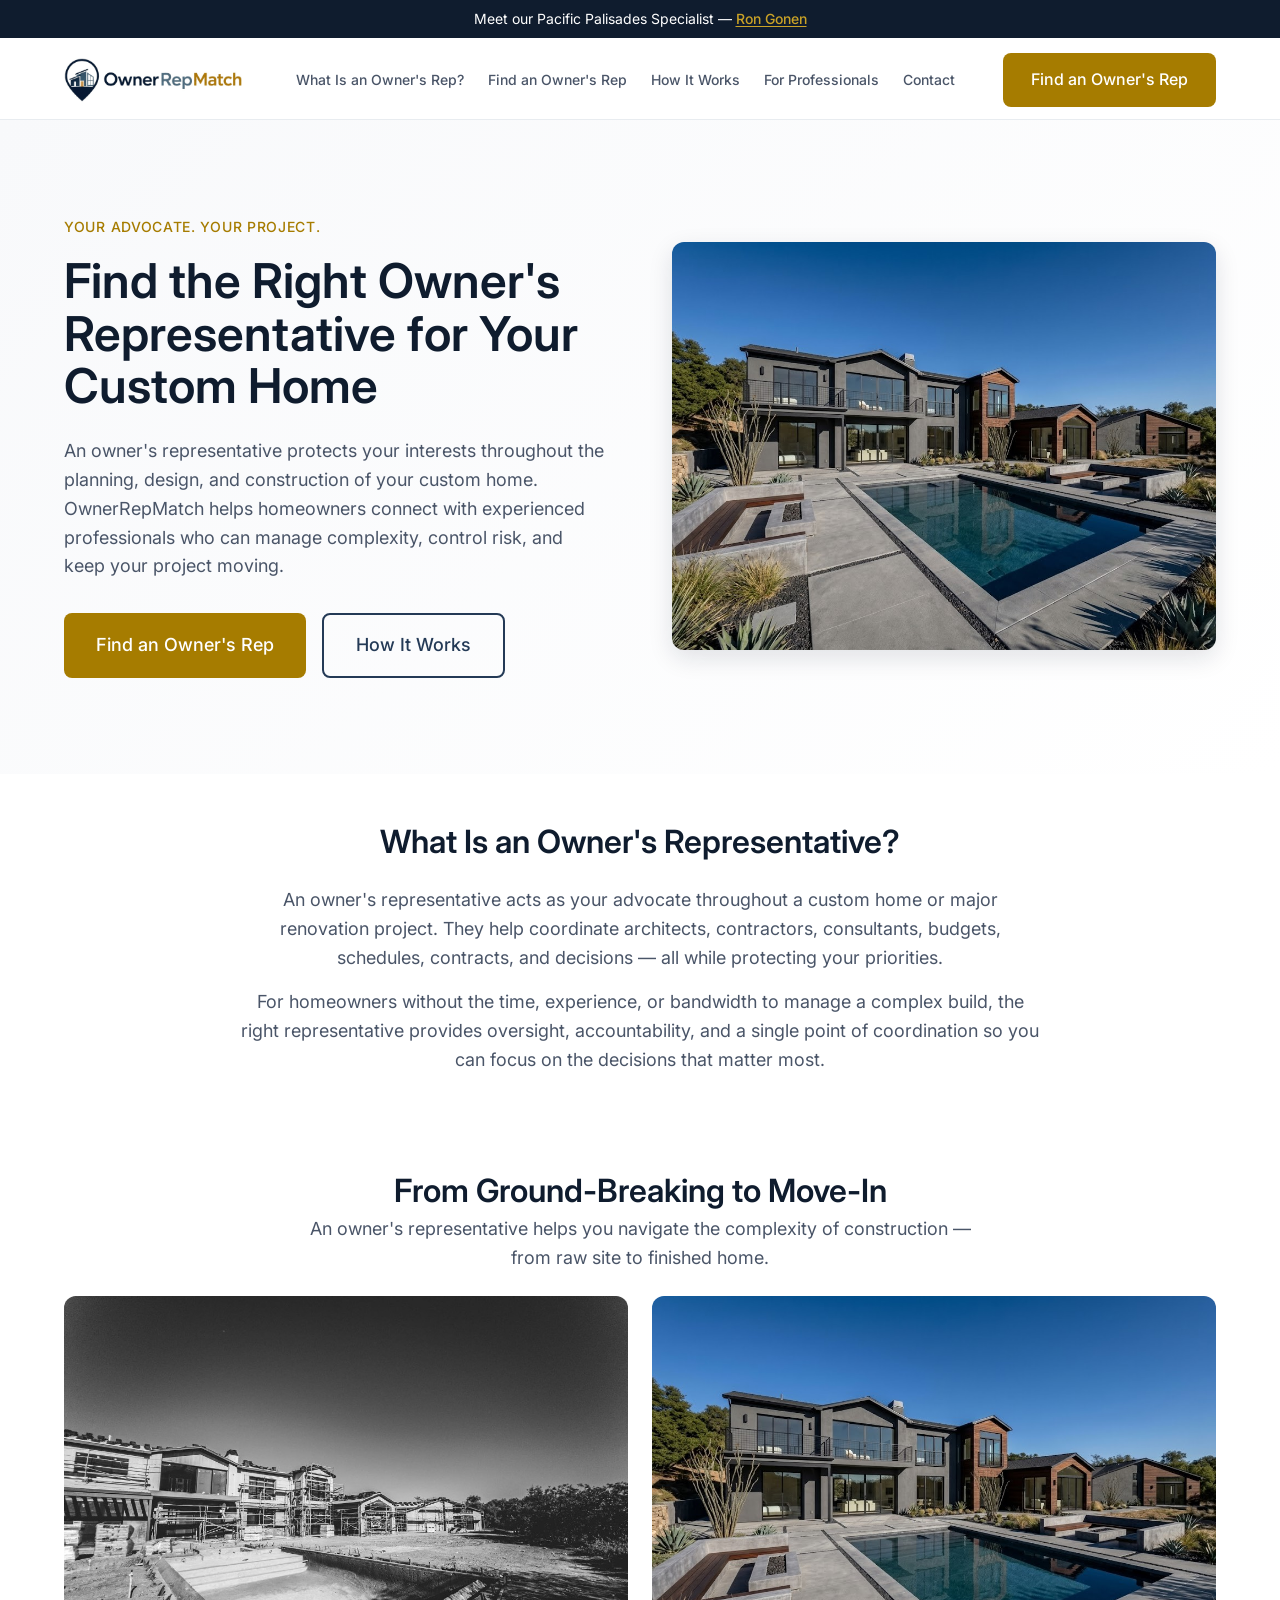
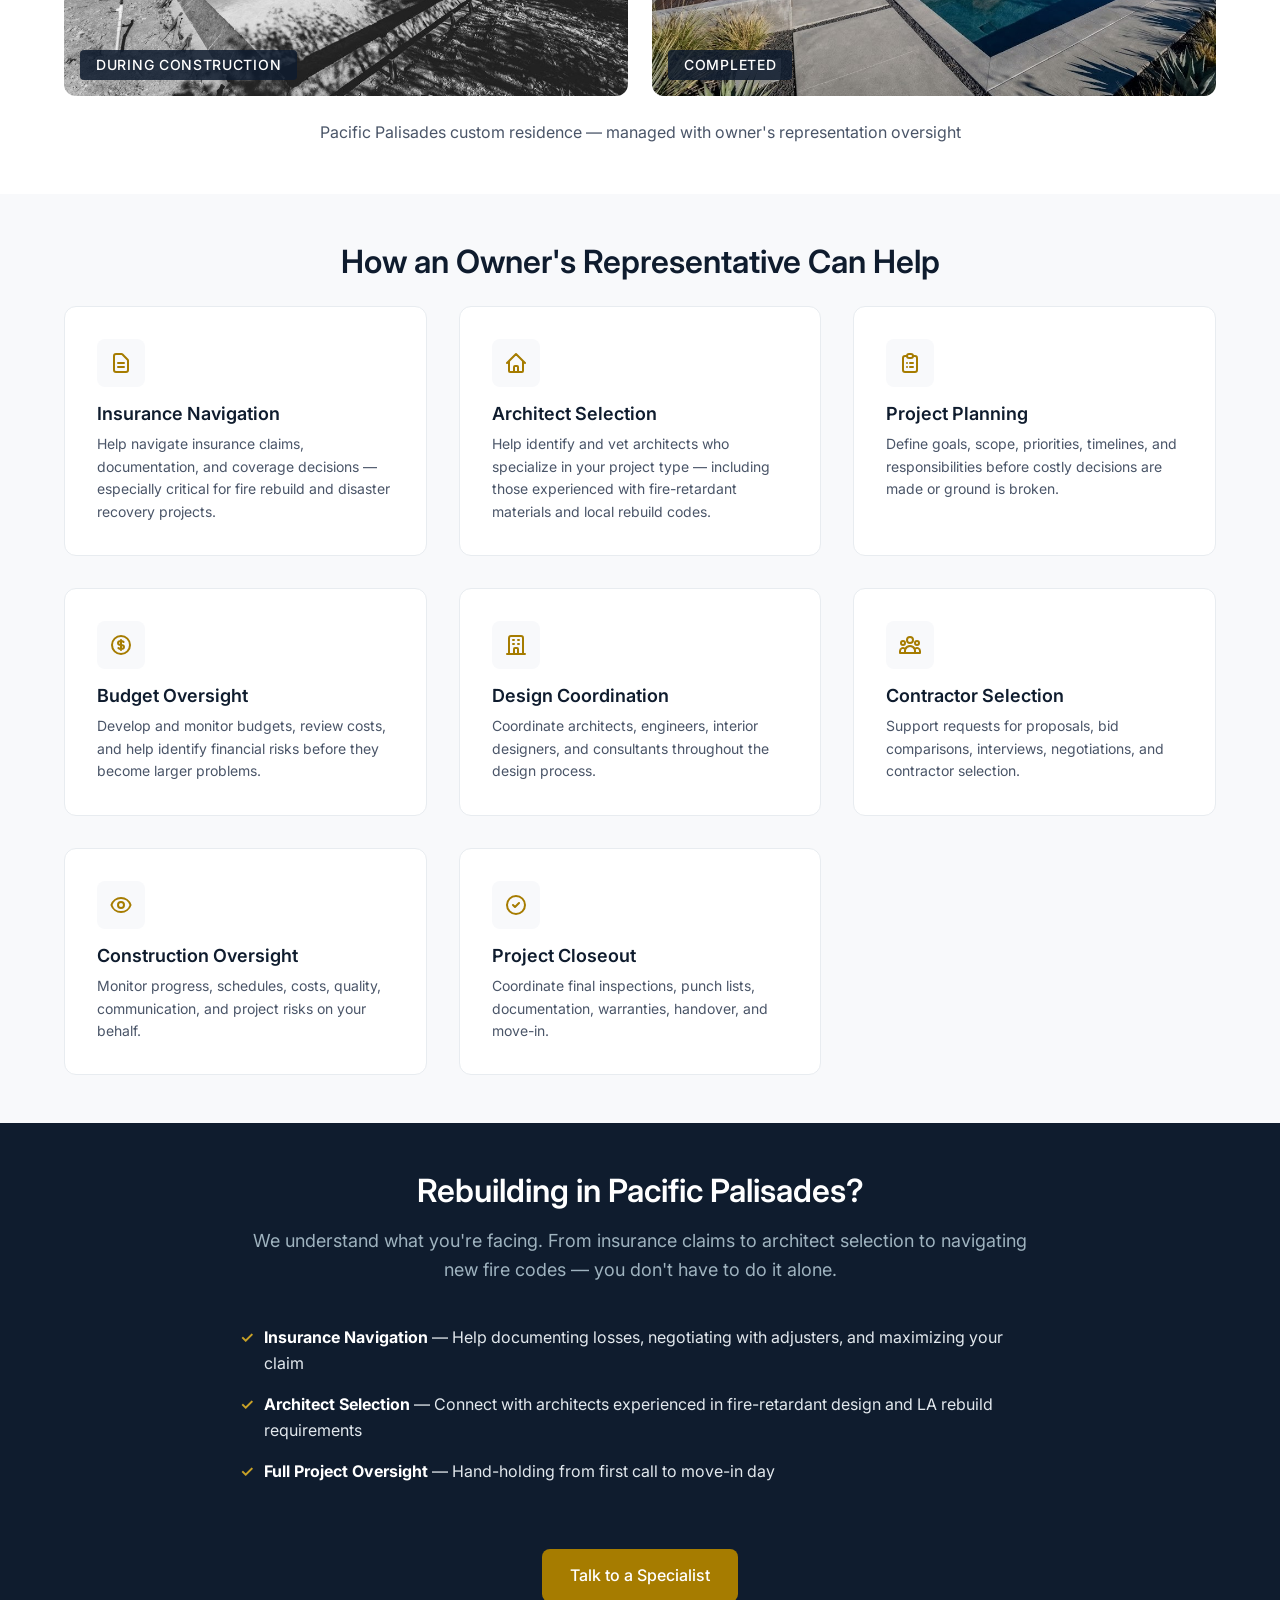
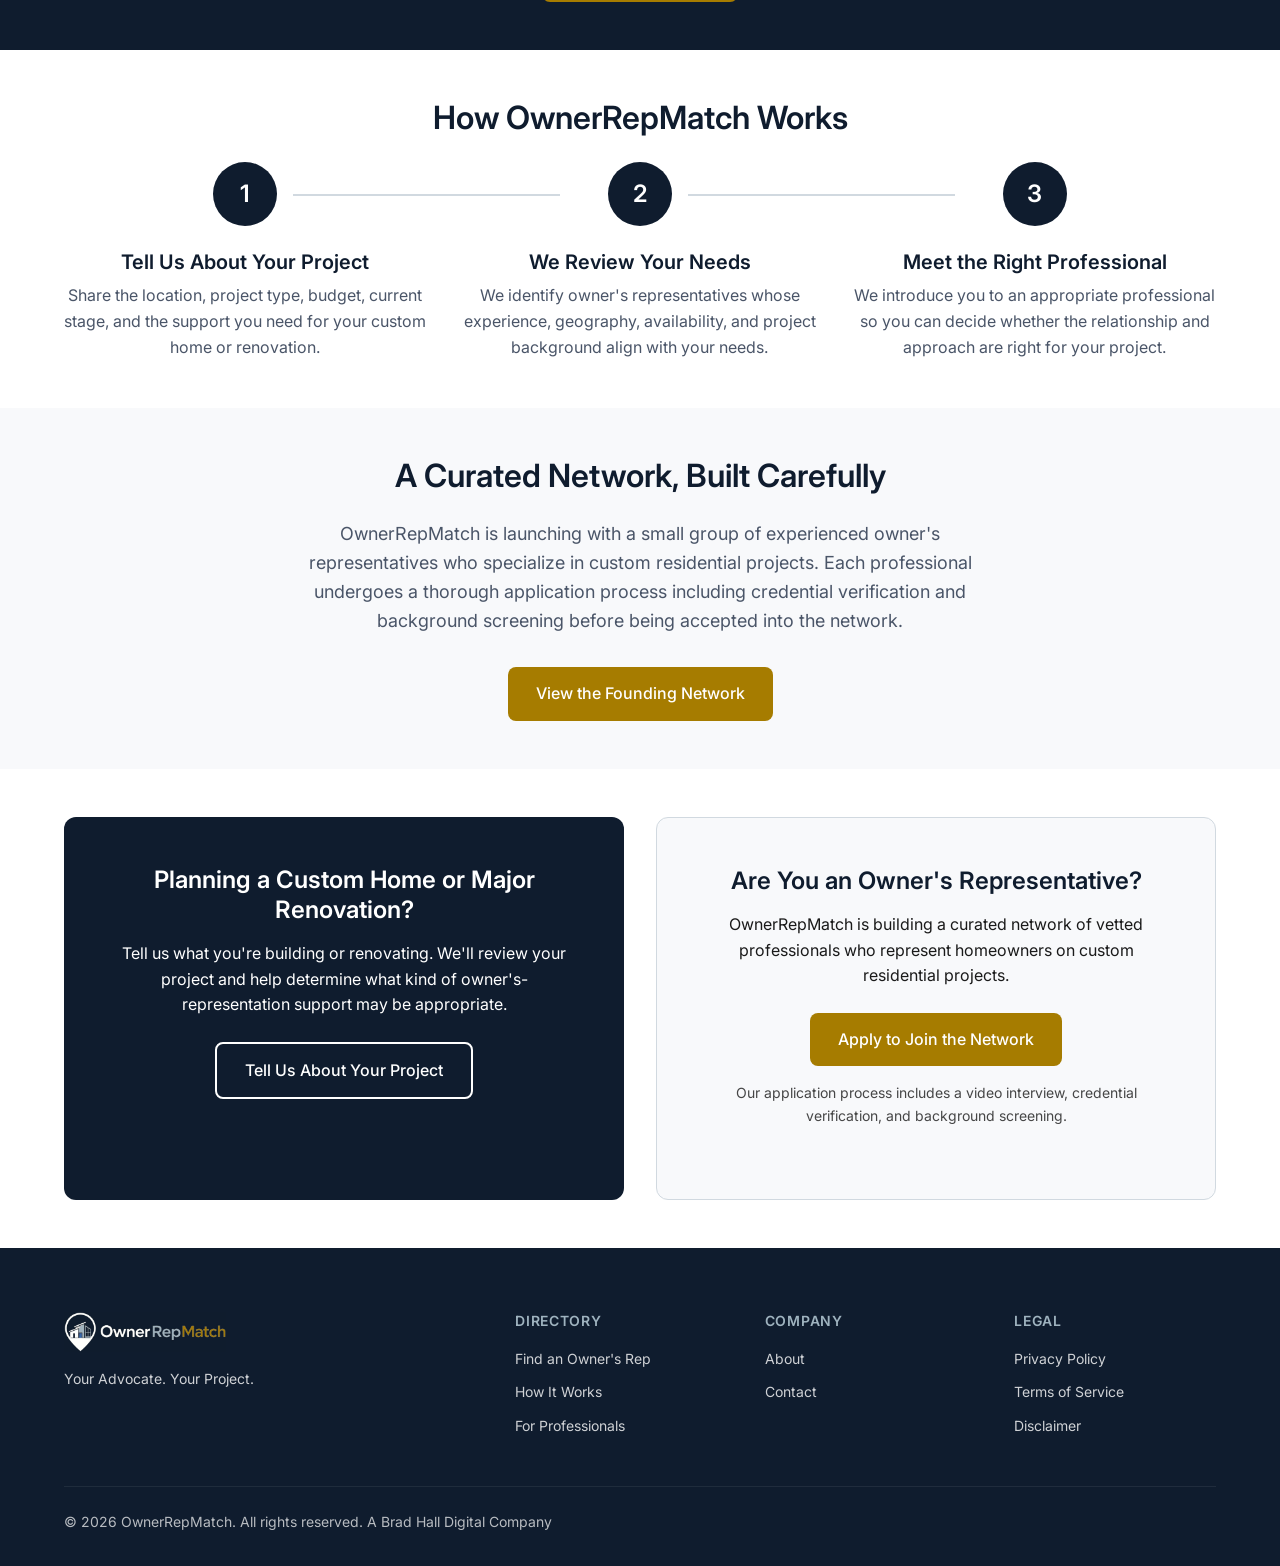
==== commit ee0ebfc1: "Add nav item, reorder services, Pacific Palisades callout, tighten spacing Co-authored-by: Cursor <c" ====
--- a/index.html
+++ b/index.html
@@ -61,10 +61,10 @@
       
       <nav class="header__nav" id="main-nav" aria-label="Main navigation">
         <ul class="header__nav-list">
+          <li><a href="/#what-is" class="header__nav-link">What Is an Owner's Rep?</a></li>
           <li><a href="/find-an-owners-rep.html" class="header__nav-link">Find an Owner's Rep</a></li>
           <li><a href="/how-it-works.html" class="header__nav-link">How It Works</a></li>
           <li><a href="/join-the-network.html" class="header__nav-link">For Professionals</a></li>
-          <li><a href="/about.html" class="header__nav-link">About</a></li>
           <li><a href="/contact.html" class="header__nav-link">Contact</a></li>
         </ul>
         <div class="header__cta">
@@ -142,6 +142,26 @@
           <article class="service-card">
             <div class="service-card__icon">
               <svg xmlns="http://www.w3.org/2000/svg" fill="none" viewBox="0 0 24 24" stroke="currentColor" stroke-width="2">
+                <path stroke-linecap="round" stroke-linejoin="round" d="M9 12h6m-6 4h6m2 5H7a2 2 0 01-2-2V5a2 2 0 012-2h5.586a1 1 0 01.707.293l5.414 5.414a1 1 0 01.293.707V19a2 2 0 01-2 2z"/>
+              </svg>
+            </div>
+            <h3 class="service-card__title">Insurance Navigation</h3>
+            <p class="service-card__description">Help navigate insurance claims, documentation, and coverage decisions — especially critical for fire rebuild and disaster recovery projects.</p>
+          </article>
+
+          <article class="service-card">
+            <div class="service-card__icon">
+              <svg xmlns="http://www.w3.org/2000/svg" fill="none" viewBox="0 0 24 24" stroke="currentColor" stroke-width="2">
+                <path stroke-linecap="round" stroke-linejoin="round" d="M3 12l2-2m0 0l7-7 7 7M5 10v10a1 1 0 001 1h3m10-11l2 2m-2-2v10a1 1 0 01-1 1h-3m-6 0a1 1 0 001-1v-4a1 1 0 011-1h2a1 1 0 011 1v4a1 1 0 001 1m-6 0h6"/>
+              </svg>
+            </div>
+            <h3 class="service-card__title">Architect Selection</h3>
+            <p class="service-card__description">Help identify and vet architects who specialize in your project type — including those experienced with fire-retardant materials and local rebuild codes.</p>
+          </article>
+
+          <article class="service-card">
+            <div class="service-card__icon">
+              <svg xmlns="http://www.w3.org/2000/svg" fill="none" viewBox="0 0 24 24" stroke="currentColor" stroke-width="2">
                 <path stroke-linecap="round" stroke-linejoin="round" d="M9 5H7a2 2 0 00-2 2v12a2 2 0 002 2h10a2 2 0 002-2V7a2 2 0 00-2-2h-2M9 5a2 2 0 002 2h2a2 2 0 002-2M9 5a2 2 0 012-2h2a2 2 0 012 2m-3 7h3m-3 4h3m-6-4h.01M9 16h.01"/>
               </svg>
             </div>
@@ -200,6 +220,24 @@
             <p class="service-card__description">Coordinate final inspections, punch lists, documentation, warranties, handover, and move-in.</p>
           </article>
 
+        </div>
+      </div>
+    </section>
+
+    <!-- Pacific Palisades Callout -->
+    <section class="section section--navy palisades-callout">
+      <div class="container">
+        <div class="palisades-callout__content">
+          <h2>Rebuilding in Pacific Palisades?</h2>
+          <p class="palisades-callout__lead">We understand what you're facing. From insurance claims to architect selection to navigating new fire codes — you don't have to do it alone.</p>
+          <ul class="palisades-callout__list">
+            <li><strong>Insurance Navigation</strong> — Help documenting losses, negotiating with adjusters, and maximizing your claim</li>
+            <li><strong>Architect Selection</strong> — Connect with architects experienced in fire-retardant design and LA rebuild requirements</li>
+            <li><strong>Full Project Oversight</strong> — Hand-holding from first call to move-in day</li>
+          </ul>
+          <div class="palisades-callout__cta">
+            <a href="mailto:info@ownerrepmatch.com?subject=Pacific%20Palisades%20Rebuild%20Inquiry" class="btn btn--primary">Talk to a Specialist</a>
+          </div>
         </div>
       </div>
     </section>
--- a/assets/css/styles.css
+++ b/assets/css/styles.css
@@ -183,7 +183,7 @@
 }
 
 .section {
-  padding: var(--space-4xl) 0;
+  padding: var(--space-2xl) 0;
 }
 
 .section--alt {
@@ -432,11 +432,11 @@
 .section__header {
   text-align: center;
   max-width: 700px;
-  margin: 0 auto var(--space-3xl);
+  margin: 0 auto var(--space-lg);
 }
 
 .section__header h2 {
-  margin-bottom: var(--space-md);
+  margin-bottom: var(--space-xs);
 }
 
 .section__header p {
@@ -457,9 +457,18 @@
   text-align: center;
 }
 
+.what-is__content h2 {
+  margin-bottom: var(--space-md);
+}
+
 .what-is__content p {
   font-size: var(--font-size-lg);
   color: var(--text-secondary);
+  margin-bottom: var(--space-md);
+}
+
+.what-is__content p:last-child {
+  margin-bottom: 0;
 }
 
 /* ----------------------------------------
@@ -558,6 +567,57 @@
   width: calc(100% - 96px);
   height: 2px;
   background-color: var(--border);
+}
+
+/* ----------------------------------------
+   Pacific Palisades Callout
+   ---------------------------------------- */
+.palisades-callout__content {
+  max-width: 800px;
+  margin: 0 auto;
+  text-align: center;
+}
+
+.palisades-callout h2 {
+  color: var(--text-light);
+  margin-bottom: var(--space-md);
+}
+
+.palisades-callout__lead {
+  font-size: var(--font-size-lg);
+  color: var(--slate-300);
+  margin-bottom: var(--space-xl);
+}
+
+.palisades-callout__list {
+  list-style: none;
+  padding: 0;
+  margin: 0 0 var(--space-xl);
+  text-align: left;
+  display: inline-block;
+}
+
+.palisades-callout__list li {
+  padding: var(--space-sm) 0;
+  padding-left: var(--space-lg);
+  position: relative;
+  color: var(--slate-100);
+}
+
+.palisades-callout__list li::before {
+  content: '✓';
+  position: absolute;
+  left: 0;
+  color: var(--bronze-400);
+  font-weight: 600;
+}
+
+.palisades-callout__list strong {
+  color: var(--text-light);
+}
+
+.palisades-callout__cta {
+  margin-top: var(--space-lg);
 }
 
 /* ----------------------------------------
@@ -984,7 +1044,7 @@
   display: grid;
   grid-template-columns: 1fr 1fr;
   gap: var(--space-lg);
-  margin-top: var(--space-2xl);
+  margin-top: var(--space-lg);
 }
 
 .before-after__item {
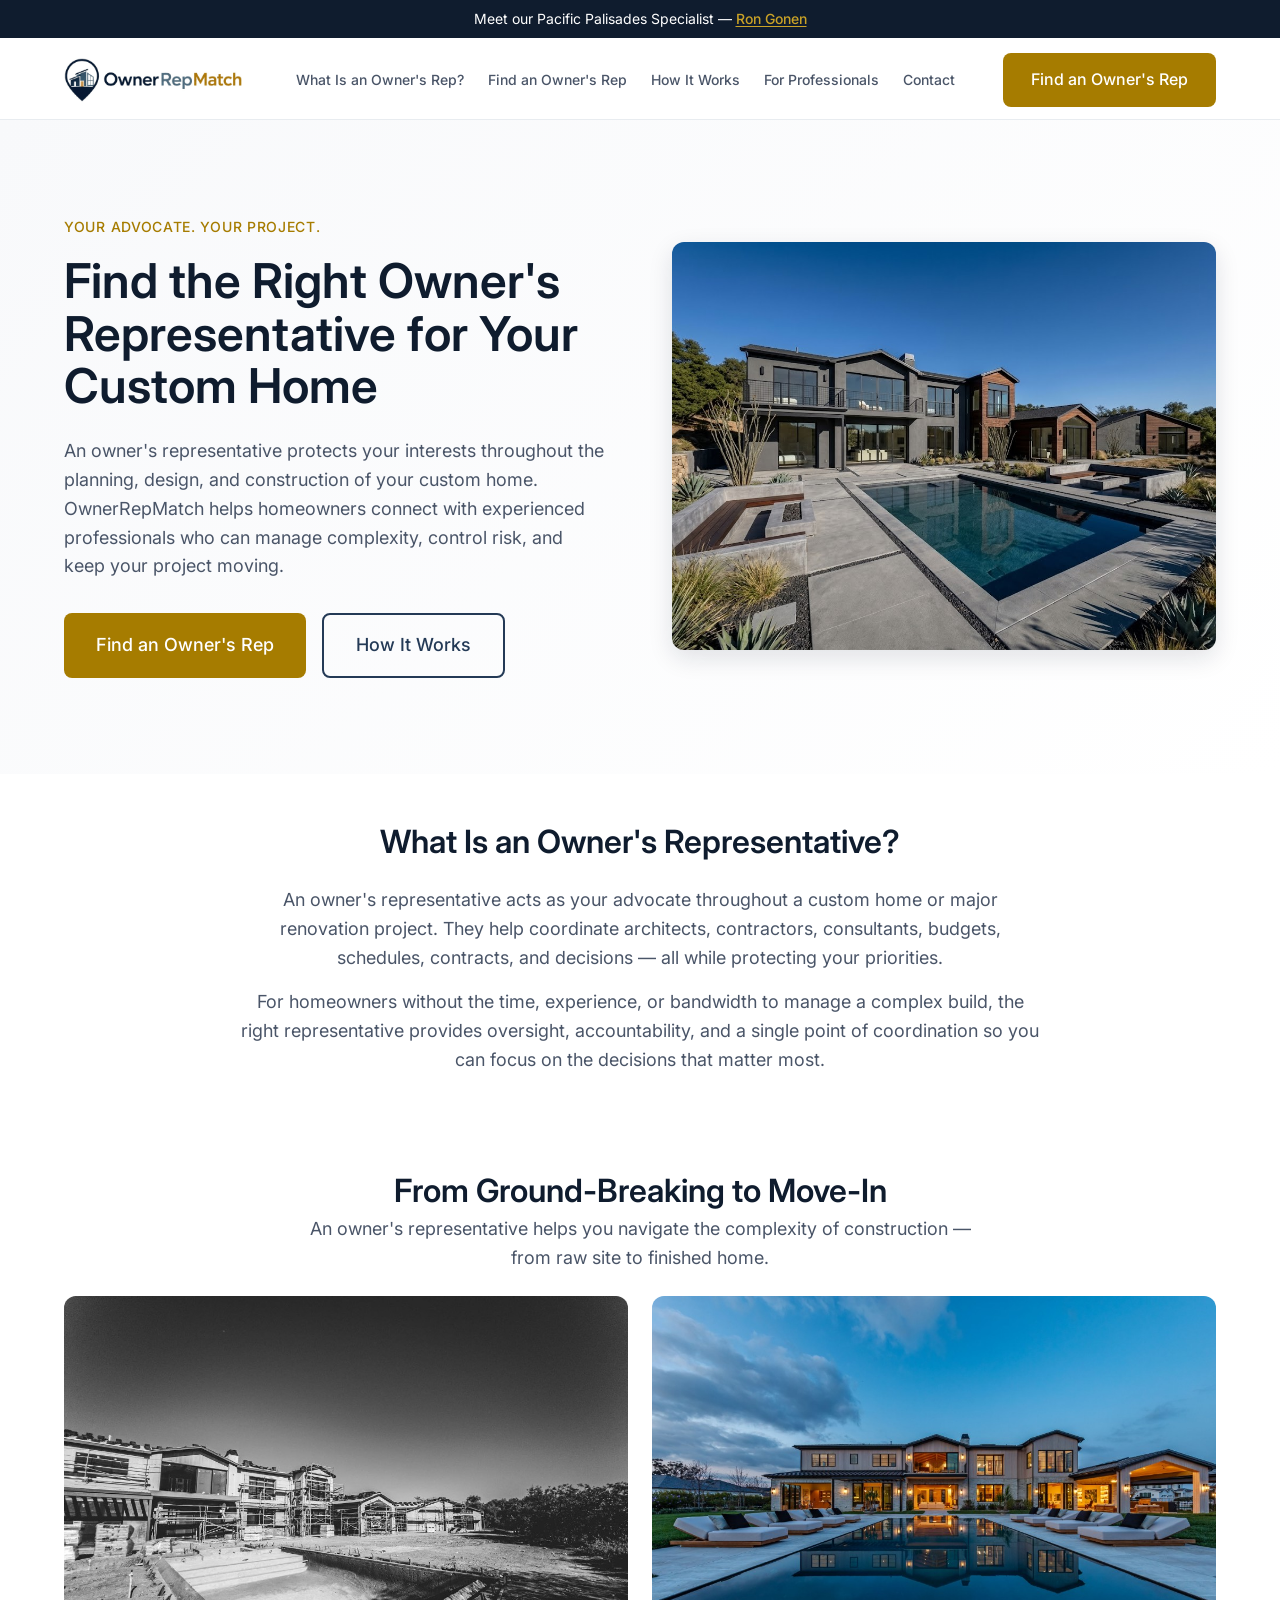
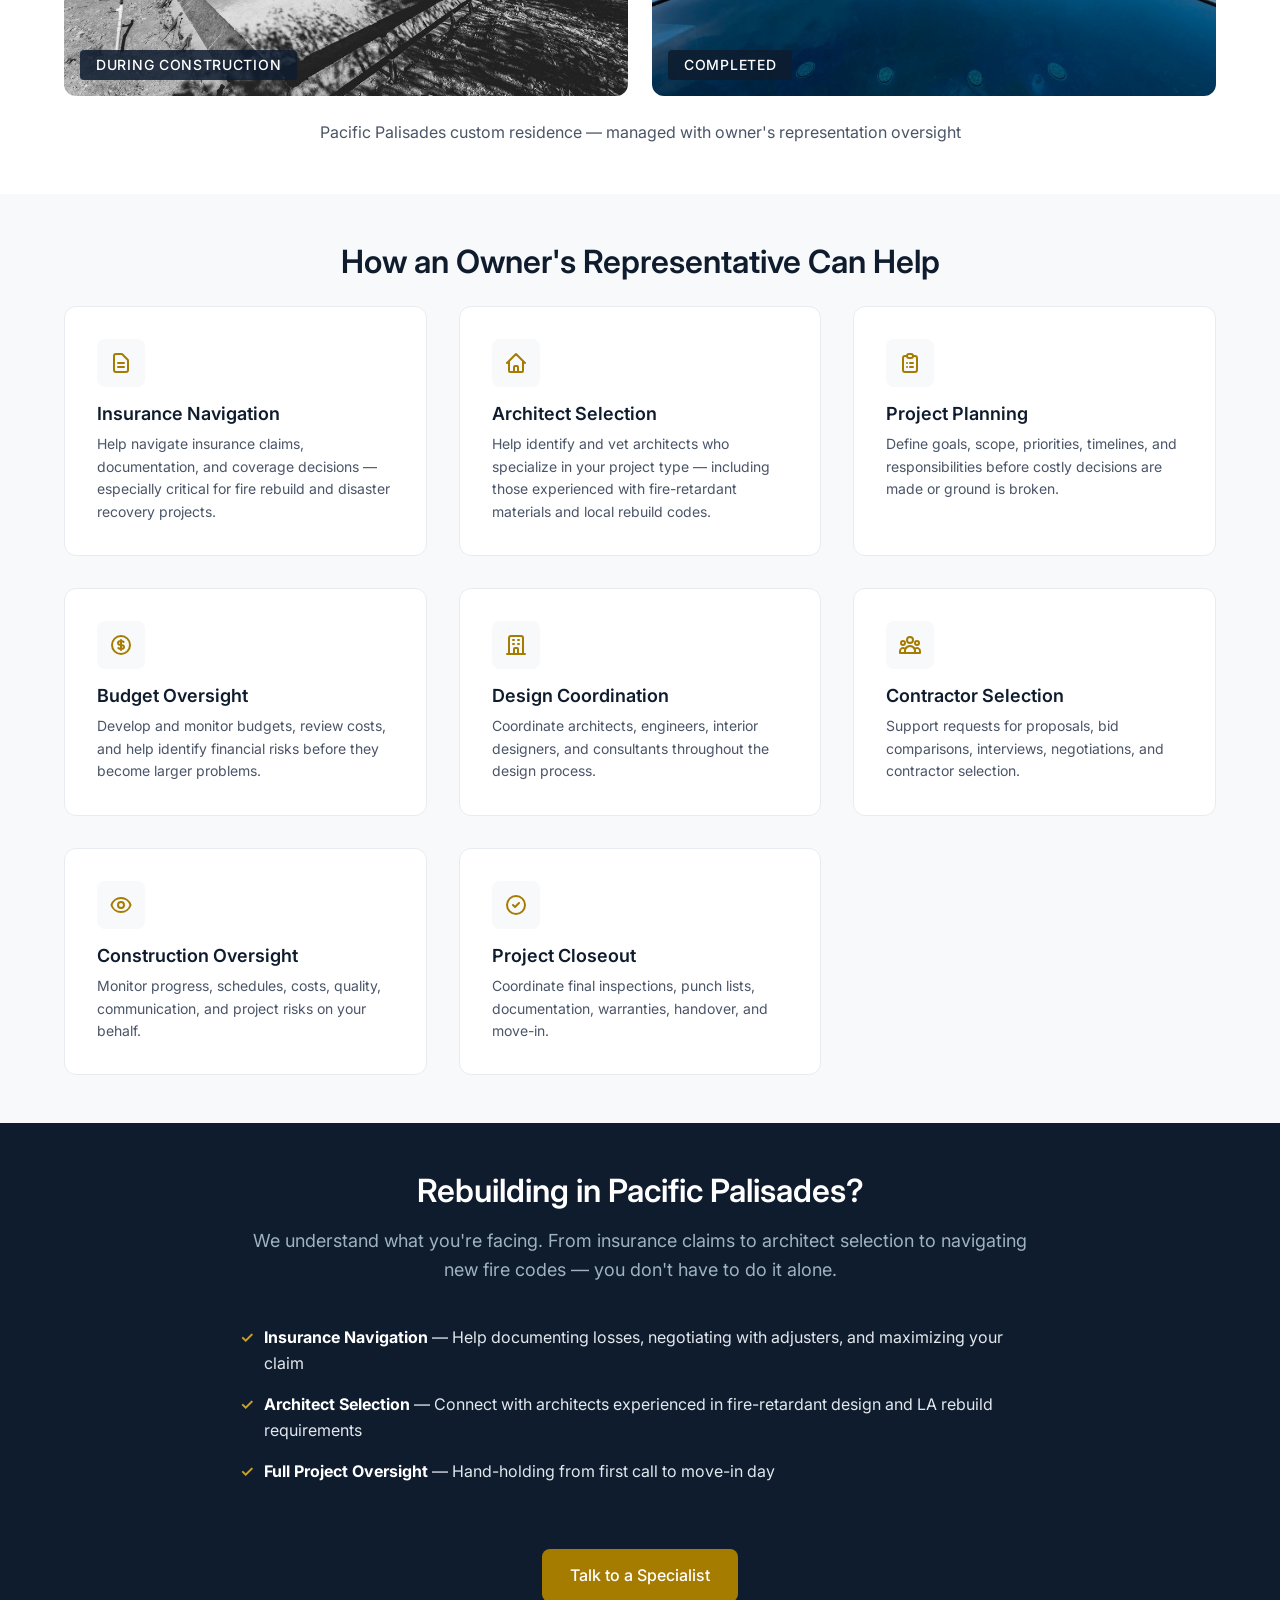
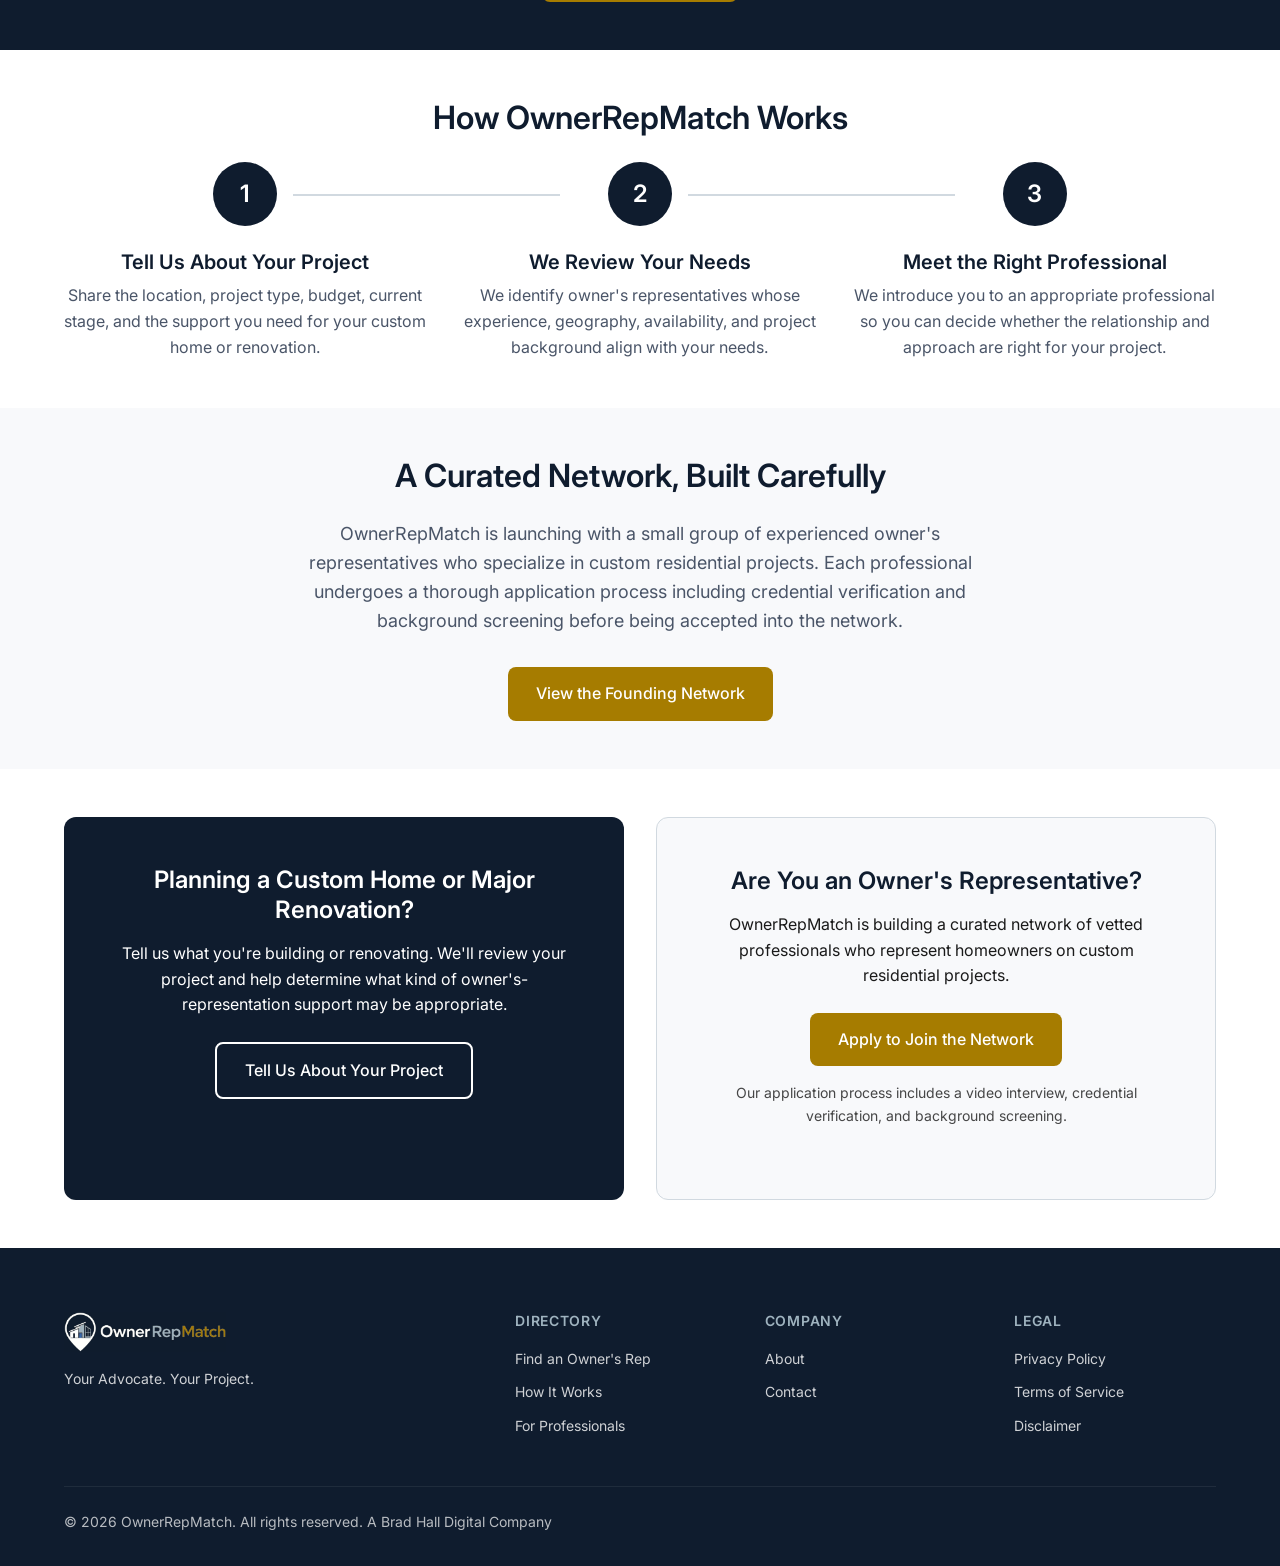
==== commit f7132887: "Update homepage after image with new luxury estate photo Co-authored-by: Cursor <cursoragent@cursor." ====
--- a/index.html
+++ b/index.html
@@ -42,7 +42,7 @@
   <!-- Announcement Banner -->
   <div class="announcement">
     <div class="announcement__inner">
-      <p class="announcement__text">Meet our Pacific Palisades Specialist — <a href="/profiles/ron-gonen.html" class="announcement__link">Ron Gonen</a></p>
+      <p class="announcement__text">Meet our Pacific Palisades Specialist — <a href="/profiles/ron-gonen/" class="announcement__link">Ron Gonen</a></p>
     </div>
   </div>
 
@@ -123,7 +123,7 @@
             <span class="before-after__label">During Construction</span>
           </div>
           <div class="before-after__item">
-            <img src="/assets/images/project-after.jpg" alt="Completed custom home with finished pool and landscaping" loading="lazy">
+            <img src="/assets/images/project-after-new.jpg" alt="Completed luxury estate at twilight with infinity pool and modern farmhouse architecture" loading="lazy">
             <span class="before-after__label">Completed</span>
           </div>
         </div>
@@ -236,7 +236,7 @@
             <li><strong>Full Project Oversight</strong> — Hand-holding from first call to move-in day</li>
           </ul>
           <div class="palisades-callout__cta">
-            <a href="mailto:info@ownerrepmatch.com?subject=Pacific%20Palisades%20Rebuild%20Inquiry" class="btn btn--primary">Talk to a Specialist</a>
+            <a href="mailto:brad@bradhall.net?subject=Pacific%20Palisades%20Rebuild%20Inquiry" class="btn btn--primary">Talk to a Specialist</a>
           </div>
         </div>
       </div>
--- a/assets/css/styles.css
+++ b/assets/css/styles.css
@@ -1089,3 +1089,304 @@
     height: 280px;
   }
 }
+
+/* ----------------------------------------
+   Profile Page
+   ---------------------------------------- */
+.profile {
+  display: grid;
+  grid-template-columns: 280px 1fr;
+  gap: var(--space-3xl);
+  align-items: start;
+}
+
+.profile__photo {
+  position: sticky;
+  top: 120px;
+}
+
+.profile__photo-placeholder {
+  width: 280px;
+  height: 280px;
+  background: linear-gradient(135deg, var(--navy-800), var(--navy-900));
+  border-radius: var(--radius-lg);
+  display: flex;
+  align-items: center;
+  justify-content: center;
+  font-size: 4rem;
+  font-weight: 700;
+  color: var(--bronze-400);
+  letter-spacing: 0.05em;
+}
+
+.profile__photo img {
+  width: 280px;
+  height: 280px;
+  object-fit: cover;
+  border-radius: var(--radius-lg);
+}
+
+.profile__specialty {
+  font-size: var(--font-size-sm);
+  font-weight: 600;
+  color: var(--bronze-500);
+  text-transform: uppercase;
+  letter-spacing: 0.1em;
+  margin-bottom: var(--space-xs);
+}
+
+.profile__name {
+  font-size: var(--font-size-4xl);
+  font-weight: 700;
+  color: var(--navy-900);
+  margin-bottom: var(--space-xs);
+}
+
+.profile__title {
+  font-size: var(--font-size-xl);
+  color: var(--text-secondary);
+  margin-bottom: var(--space-lg);
+}
+
+.profile__credentials {
+  display: flex;
+  flex-wrap: wrap;
+  gap: var(--space-sm);
+  margin-bottom: var(--space-xl);
+}
+
+.credential {
+  background-color: var(--bg-light);
+  color: var(--navy-800);
+  padding: var(--space-xs) var(--space-md);
+  border-radius: var(--radius-sm);
+  font-size: var(--font-size-sm);
+  font-weight: 500;
+}
+
+.profile__bio {
+  font-size: var(--font-size-lg);
+  color: var(--text-secondary);
+  line-height: 1.7;
+  margin-bottom: var(--space-md);
+}
+
+.profile__areas {
+  margin-bottom: var(--space-lg);
+}
+
+.profile__areas-label,
+.profile__scope-label {
+  font-size: var(--font-size-sm);
+  font-weight: 600;
+  color: var(--text-secondary);
+  text-transform: uppercase;
+  letter-spacing: 0.05em;
+  margin-bottom: var(--space-sm);
+}
+
+.area-chips {
+  display: flex;
+  flex-wrap: wrap;
+  gap: var(--space-sm);
+}
+
+.area-chip {
+  background-color: var(--slate-100);
+  color: var(--navy-800);
+  padding: var(--space-xs) var(--space-md);
+  border-radius: 100px;
+  font-size: var(--font-size-sm);
+  font-weight: 500;
+}
+
+.area-chip--primary {
+  background-color: var(--navy-900);
+  color: var(--text-light);
+}
+
+.profile__scope {
+  margin-bottom: var(--space-lg);
+  padding: var(--space-md);
+  background-color: var(--bg-light);
+  border-radius: var(--radius-md);
+  border-left: 3px solid var(--bronze-500);
+}
+
+.profile__scope-value {
+  font-size: var(--font-size-xl);
+  font-weight: 600;
+  color: var(--navy-900);
+  margin: 0;
+}
+
+.profile__cta {
+  margin-top: var(--space-xl);
+}
+
+.section__lead {
+  font-size: var(--font-size-lg);
+  color: var(--text-secondary);
+  max-width: 700px;
+  margin-bottom: var(--space-xl);
+}
+
+.expertise-grid {
+  display: grid;
+  grid-template-columns: repeat(2, 1fr);
+  gap: var(--space-lg);
+}
+
+.expertise-card {
+  background-color: var(--bg-white);
+  padding: var(--space-xl);
+  border-radius: var(--radius-lg);
+  border: 1px solid var(--border-light);
+}
+
+.expertise-card h3 {
+  font-size: var(--font-size-xl);
+  color: var(--navy-900);
+  margin-bottom: var(--space-sm);
+}
+
+.expertise-card p {
+  color: var(--text-secondary);
+  margin-bottom: 0;
+}
+
+.background-grid {
+  display: grid;
+  grid-template-columns: repeat(3, 1fr);
+  gap: var(--space-xl);
+}
+
+.background-item h3 {
+  font-size: var(--font-size-lg);
+  color: var(--navy-900);
+  margin-bottom: var(--space-md);
+  padding-bottom: var(--space-sm);
+  border-bottom: 2px solid var(--bronze-400);
+}
+
+.background-item ul {
+  list-style: none;
+  padding: 0;
+  margin: 0;
+}
+
+.background-item li {
+  padding: var(--space-sm) 0;
+  color: var(--text-secondary);
+  border-bottom: 1px solid var(--border-light);
+}
+
+.background-item li:last-child {
+  border-bottom: none;
+}
+
+.cta-box--centered {
+  text-align: center;
+  max-width: 600px;
+  margin: 0 auto;
+}
+
+.cta-box--centered h2 {
+  color: var(--text-light);
+  margin-bottom: var(--space-md);
+}
+
+.cta-box--centered p {
+  color: var(--slate-300);
+  margin-bottom: var(--space-xl);
+}
+
+@media (max-width: 968px) {
+  .profile {
+    grid-template-columns: 1fr;
+    text-align: center;
+  }
+  
+  .profile__photo {
+    position: static;
+    margin: 0 auto;
+  }
+  
+  .profile__credentials {
+    justify-content: center;
+  }
+  
+  .profile__bio {
+    text-align: left;
+  }
+  
+  .background-grid {
+    grid-template-columns: 1fr;
+  }
+}
+
+@media (max-width: 768px) {
+  .expertise-grid {
+    grid-template-columns: 1fr;
+  }
+  
+  .profile__name {
+    font-size: var(--font-size-3xl);
+  }
+}
+
+/* ----------------------------------------
+   Project Gallery
+   ---------------------------------------- */
+.project-gallery {
+  display: grid;
+  grid-template-columns: repeat(3, 1fr);
+  gap: var(--space-md);
+}
+
+.gallery-item {
+  margin: 0;
+  position: relative;
+  border-radius: var(--radius-lg);
+  overflow: hidden;
+}
+
+.gallery-item img {
+  width: 100%;
+  height: 280px;
+  object-fit: cover;
+  display: block;
+  transition: transform var(--transition-base);
+}
+
+.gallery-item:hover img {
+  transform: scale(1.05);
+}
+
+.gallery-item figcaption {
+  position: absolute;
+  bottom: 0;
+  left: 0;
+  right: 0;
+  padding: var(--space-md);
+  background: linear-gradient(transparent, rgba(15, 28, 46, 0.85));
+  color: var(--text-light);
+  font-size: var(--font-size-sm);
+  font-weight: 500;
+}
+
+@media (max-width: 768px) {
+  .project-gallery {
+    grid-template-columns: repeat(2, 1fr);
+  }
+  
+  .gallery-item img {
+    height: 200px;
+  }
+}
+
+@media (max-width: 480px) {
+  .project-gallery {
+    grid-template-columns: 1fr;
+  }
+}
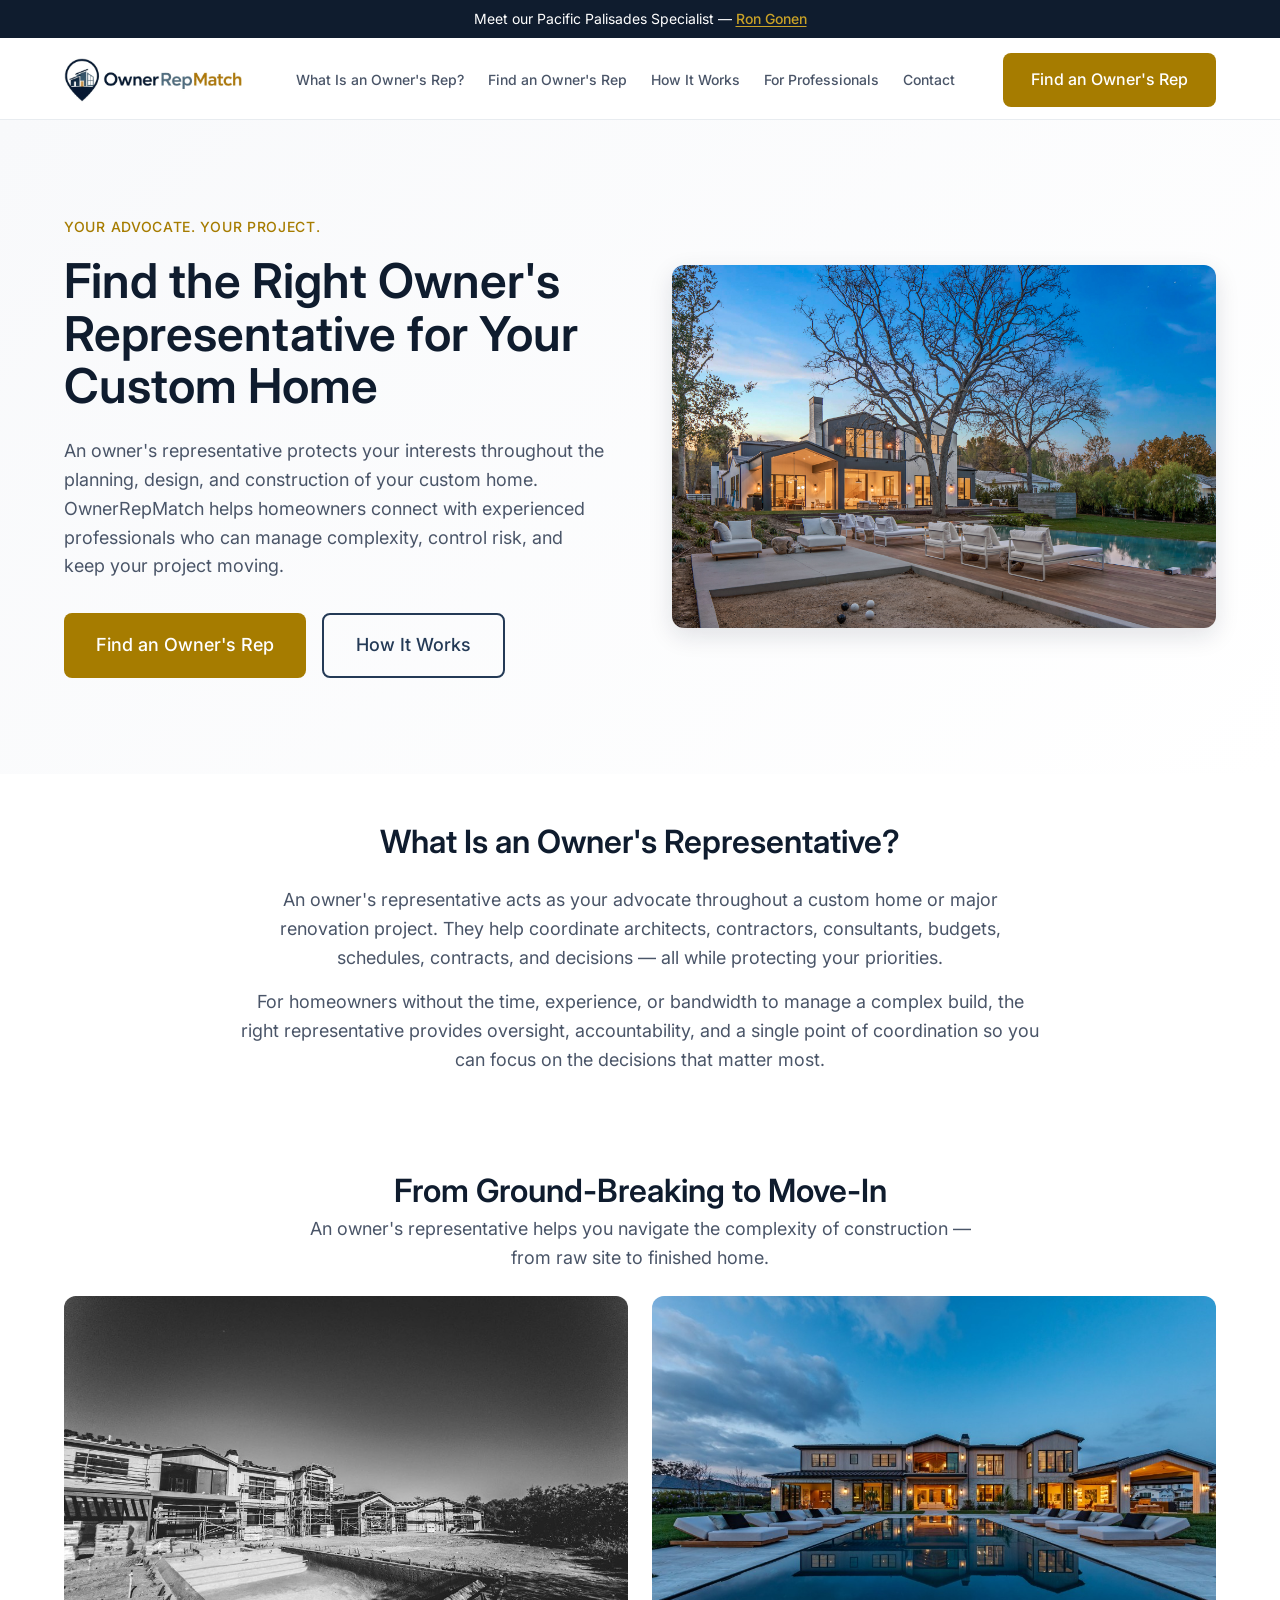
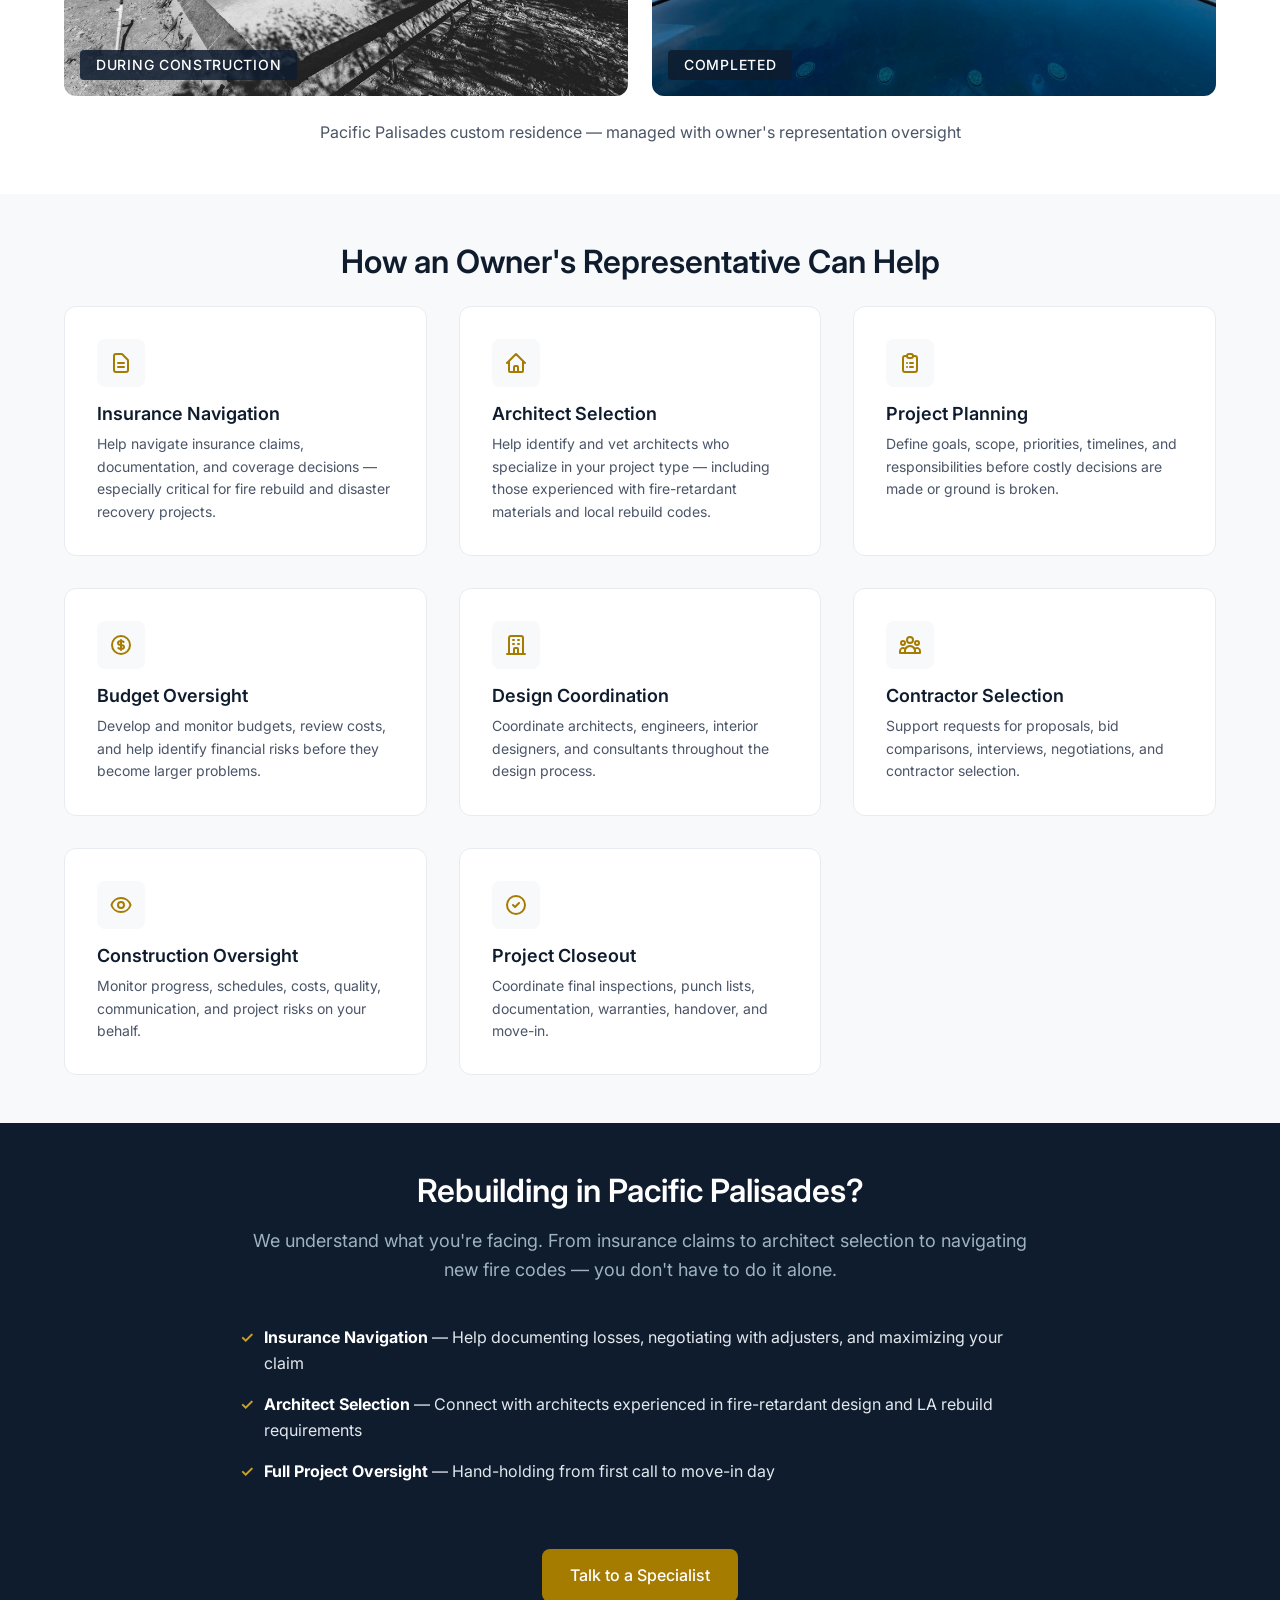
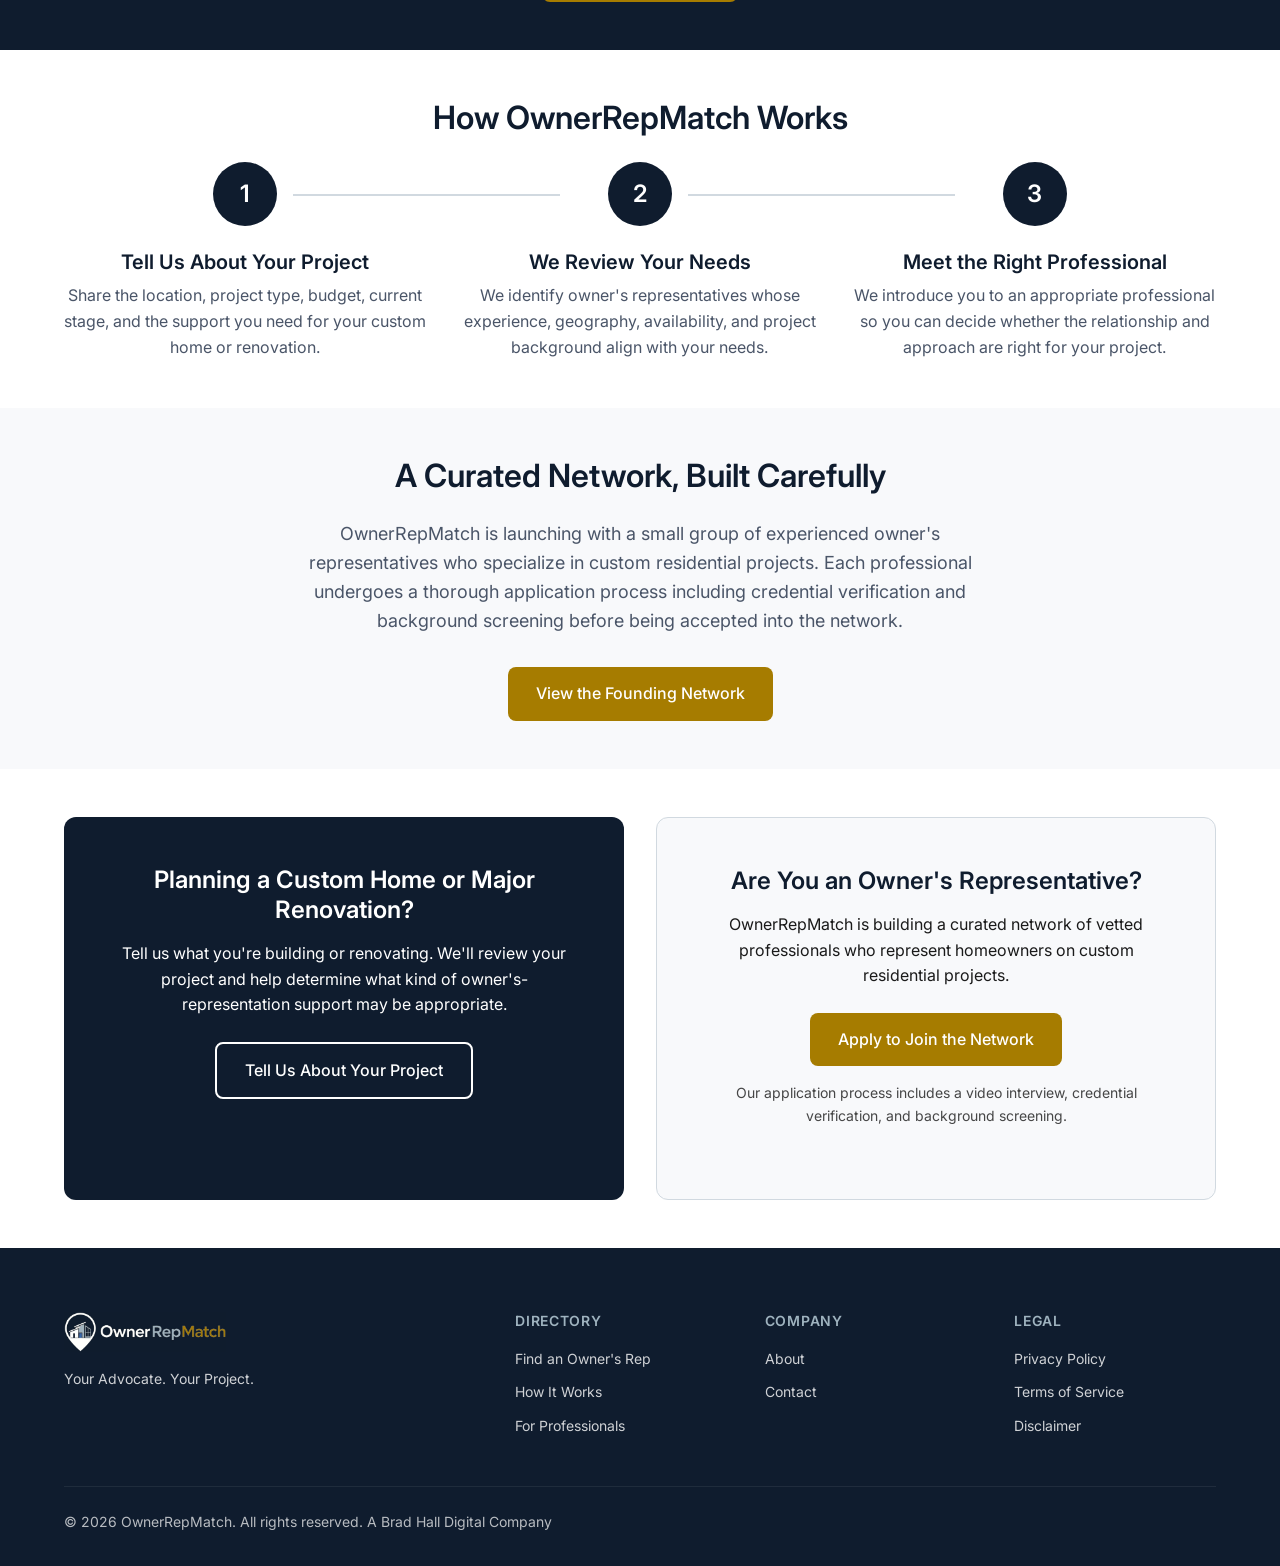
==== commit 8f2102f1: "Add ROGO hero image to homepage and Ron profile banner Co-authored-by: Cursor <cursoragent@cursor.co" ====
--- a/index.html
+++ b/index.html
@@ -91,7 +91,7 @@
             </div>
           </div>
           <div class="hero__image">
-            <img src="/assets/images/hero-owner-rep.jpg" alt="Homeowner reviewing architectural plans with their owner's representative" width="600" height="400">
+            <img src="/assets/images/hero-rogo.jpg" alt="Luxury estate at twilight with pool - Back Meadow by Ron Gonen" width="600" height="400">
           </div>
         </div>
       </div>
--- a/assets/css/styles.css
+++ b/assets/css/styles.css
@@ -1093,6 +1093,25 @@
 /* ----------------------------------------
    Profile Page
    ---------------------------------------- */
+.profile-banner {
+  height: 300px;
+  background-size: cover;
+  background-position: center;
+  position: relative;
+}
+
+.profile-banner__overlay {
+  position: absolute;
+  inset: 0;
+  background: linear-gradient(to bottom, rgba(15, 28, 46, 0.3), rgba(15, 28, 46, 0.6));
+}
+
+@media (max-width: 768px) {
+  .profile-banner {
+    height: 200px;
+  }
+}
+
 .profile {
   display: grid;
   grid-template-columns: 280px 1fr;
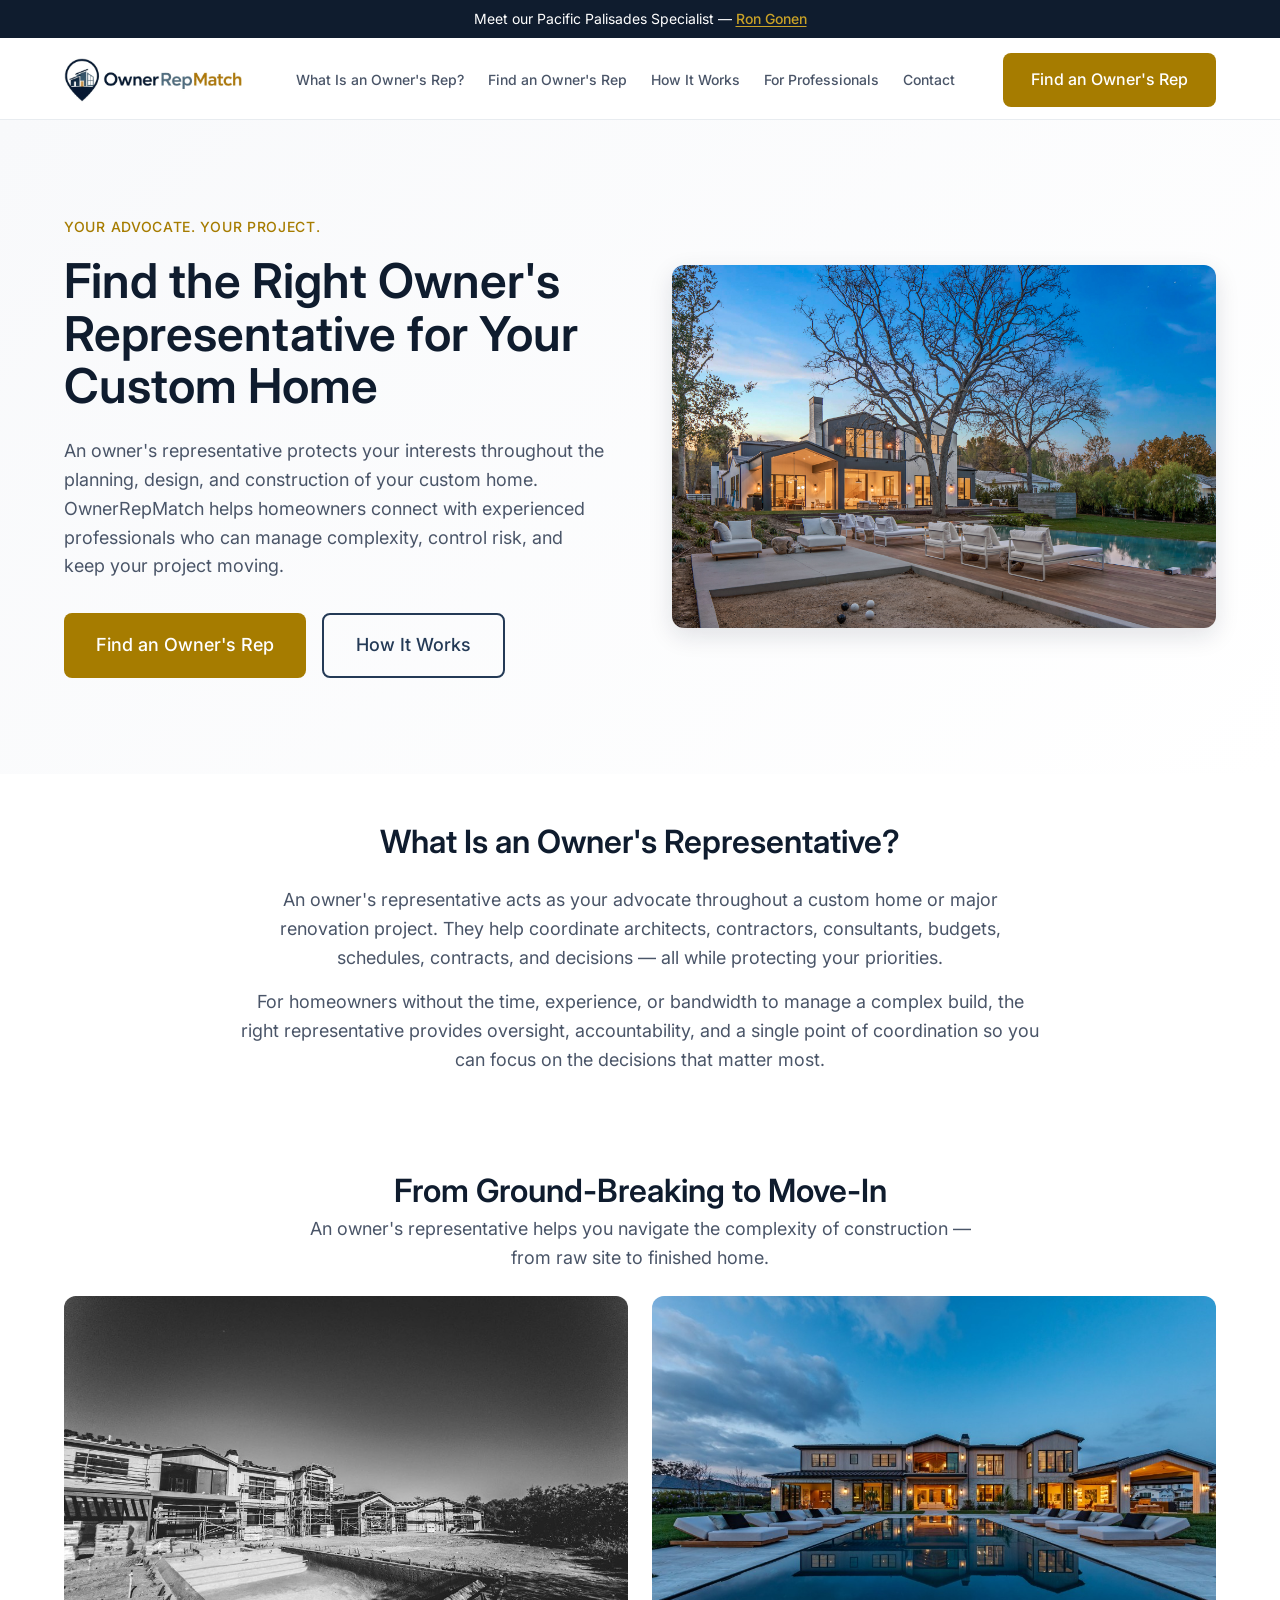
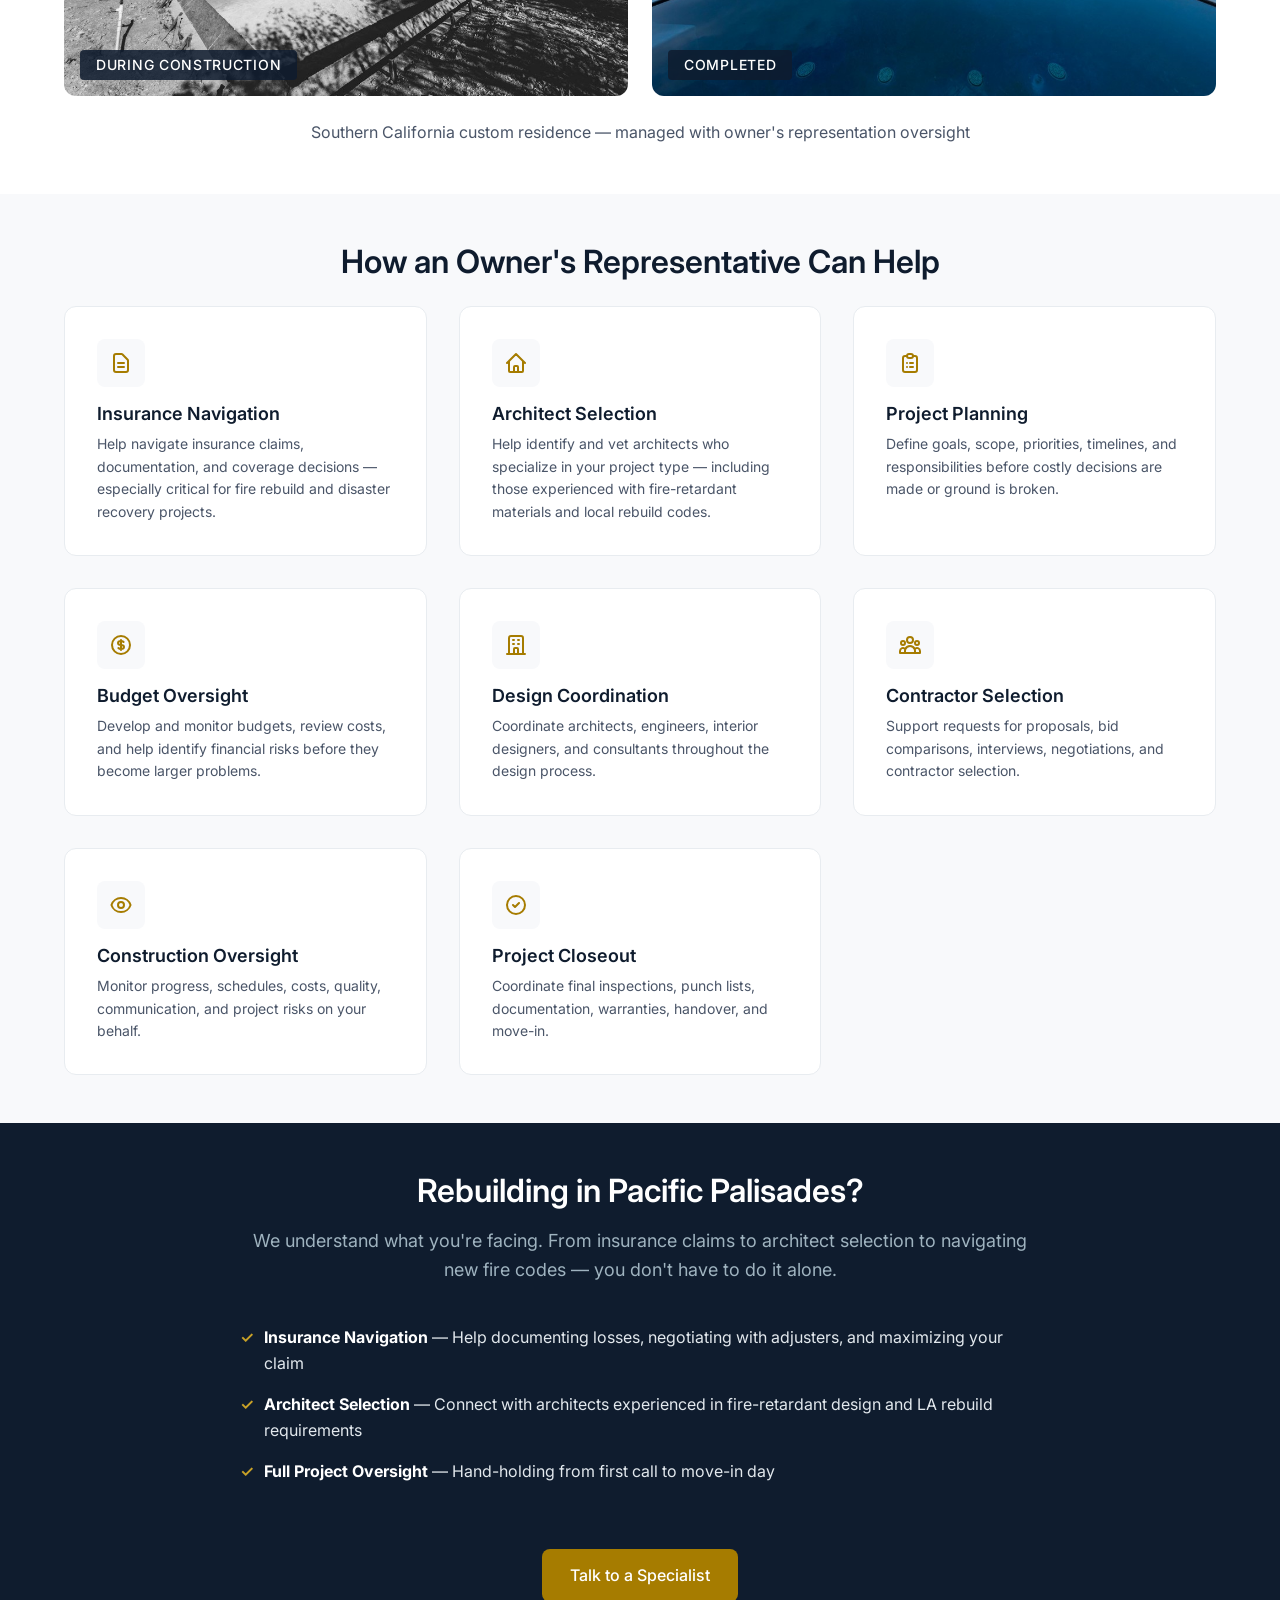
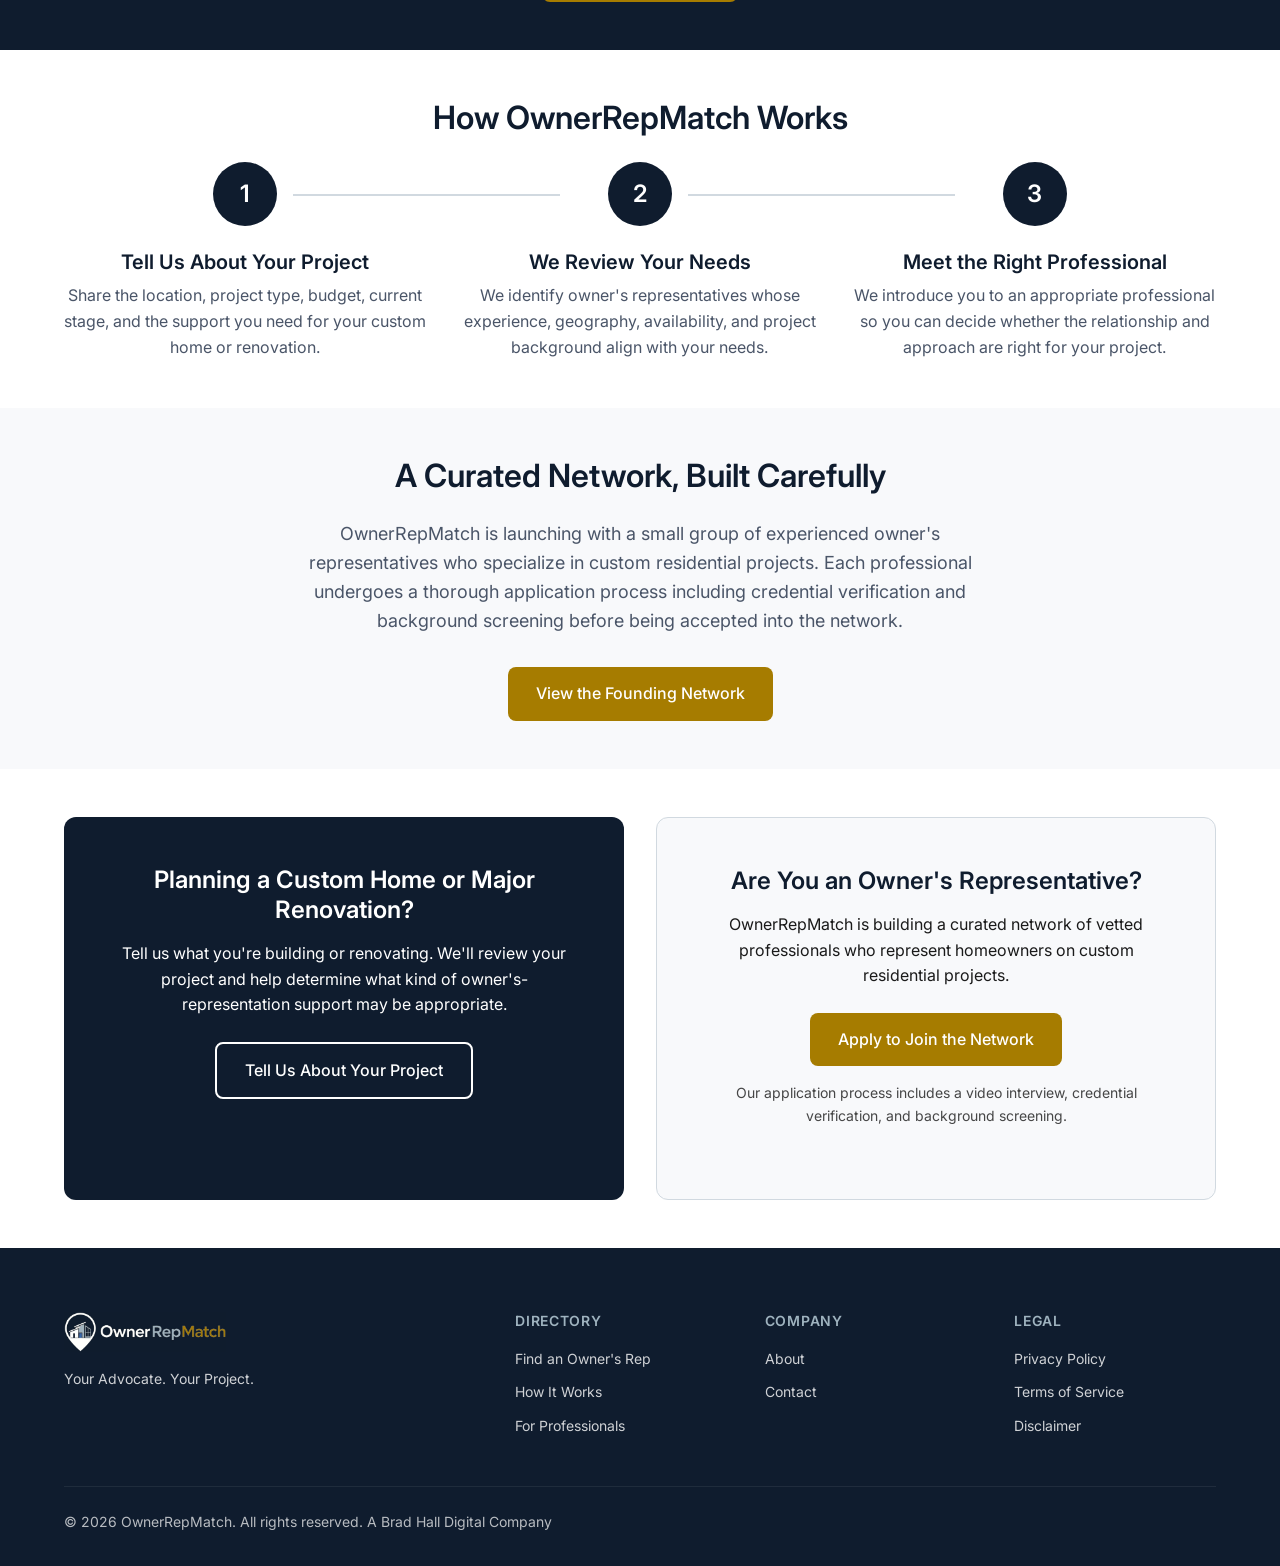
==== commit 0473445a: "Fix before/after caption to Southern California (not Pacific Palisades) Co-authored-by: Cursor <curs" ====
--- a/index.html
+++ b/index.html
@@ -127,7 +127,7 @@
             <span class="before-after__label">Completed</span>
           </div>
         </div>
-        <p class="before-after__caption">Pacific Palisades custom residence — managed with owner's representation oversight</p>
+        <p class="before-after__caption">Southern California custom residence — managed with owner's representation oversight</p>
       </div>
     </section>
 
